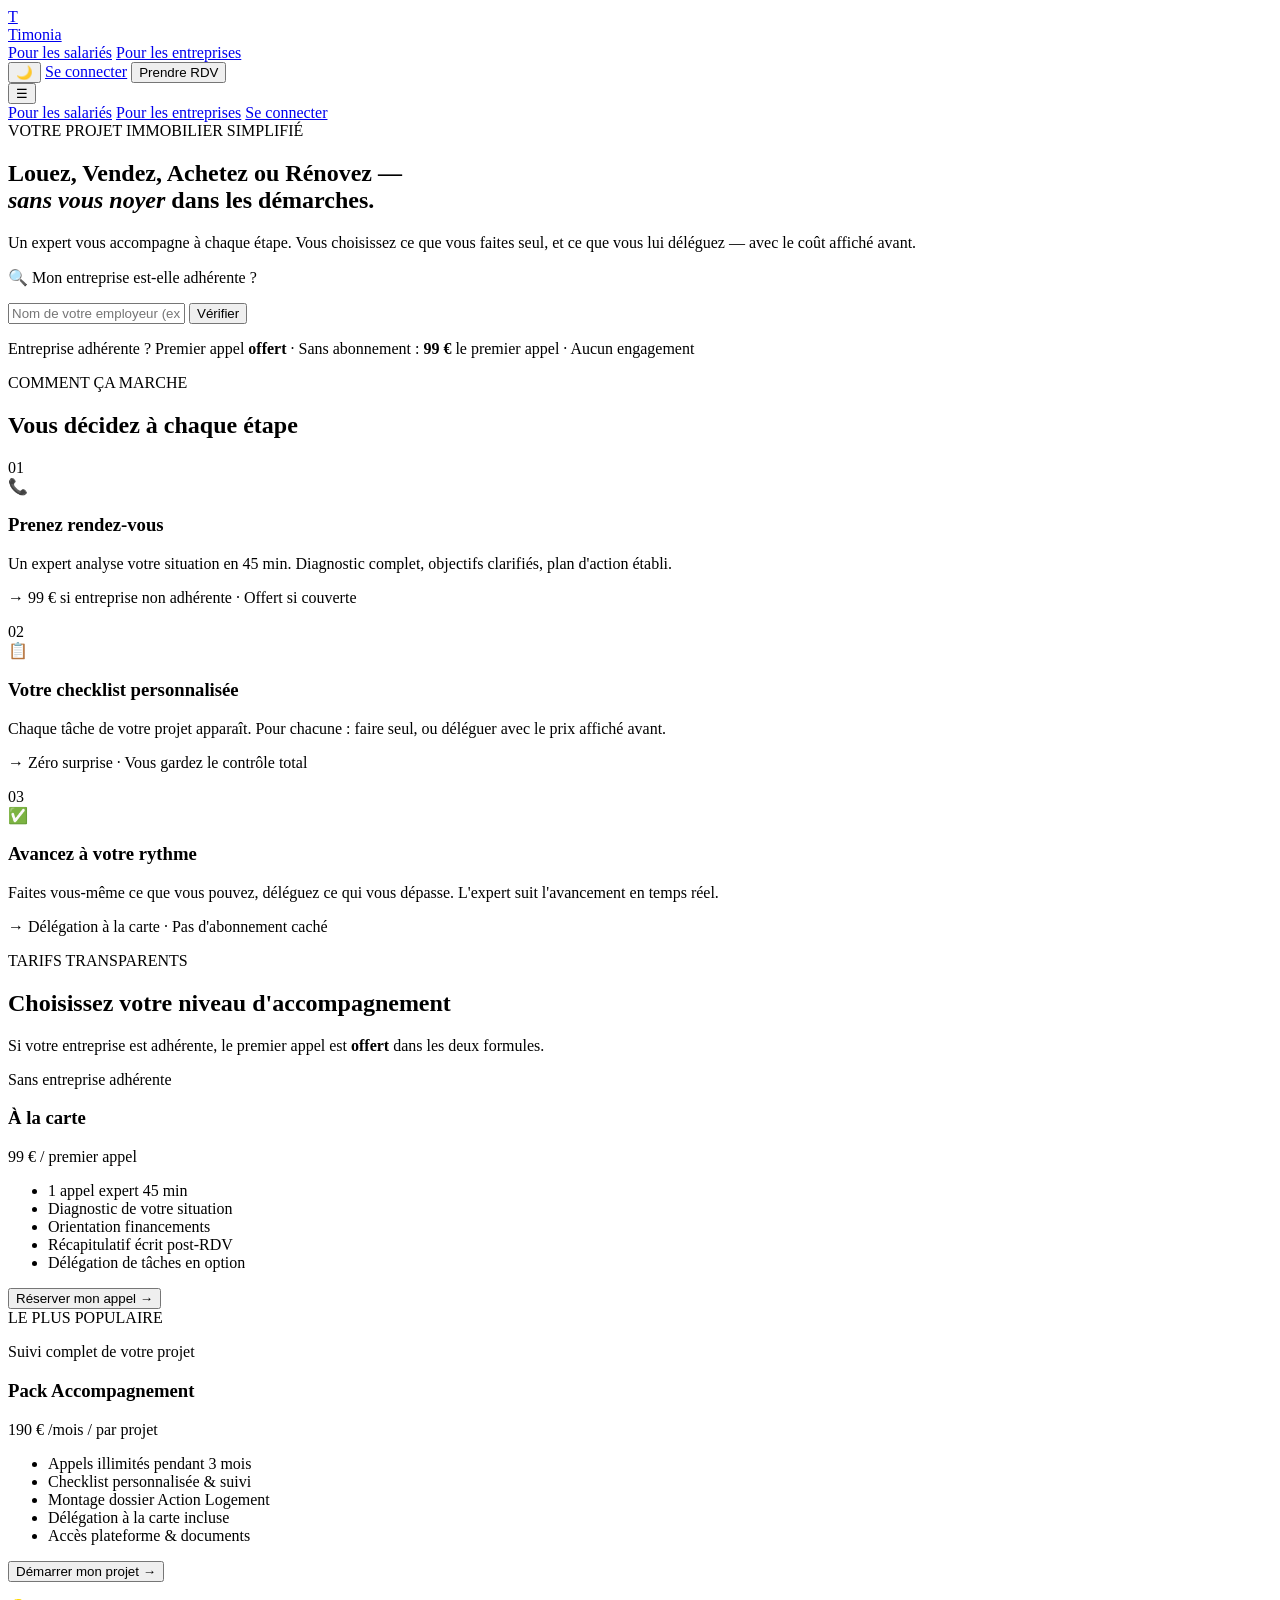
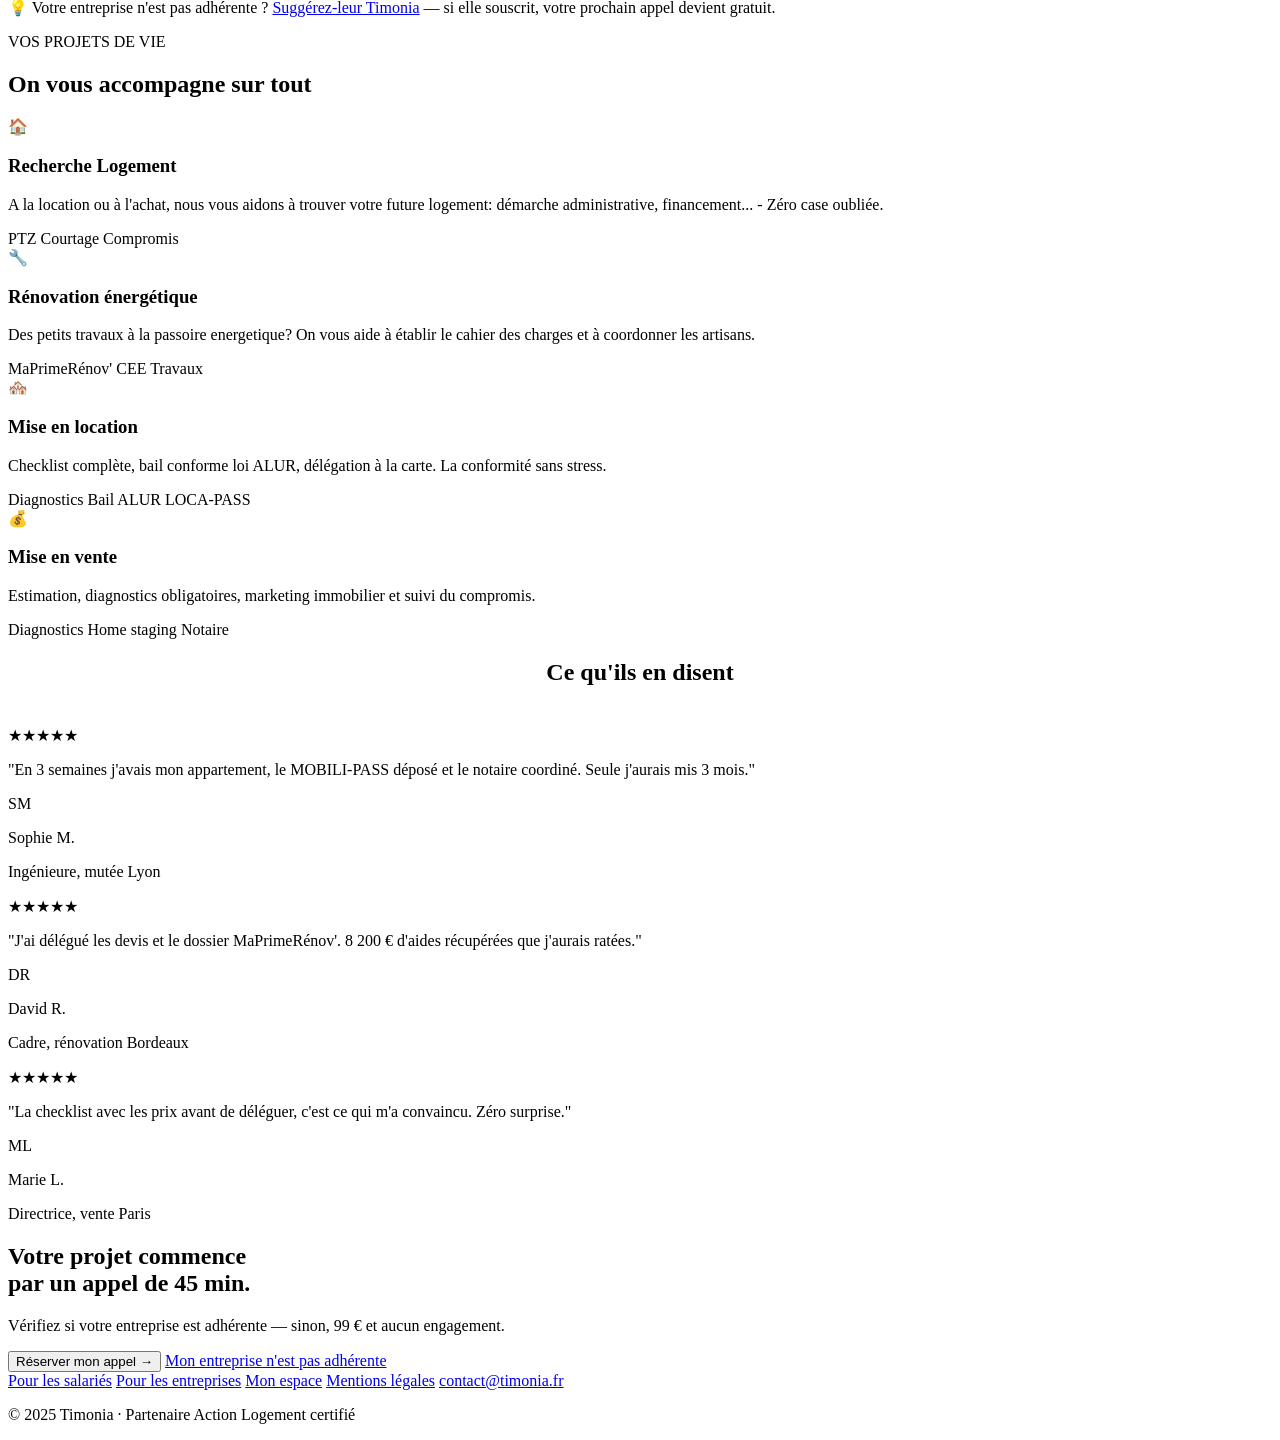
==== index.html @ 950c9db9 "Create index.html for Timonia project Add initial HTML structure for the Timonia project, including " ====
<!DOCTYPE html>
<html lang="fr">
<head>
  <meta charset="UTF-8" />
  <meta name="viewport" content="width=device-width, initial-scale=1.0" />
  <title>Timonia — Votre projet immobilier simplifié</title>
  <link rel="stylesheet" href="css/base.css" />
  <link rel="stylesheet" href="css/salarie.css" />
  <link rel="preconnect" href="https://fonts.googleapis.com" />
  <link href="https://fonts.googleapis.com/css2?family=Lora:ital,wght@0,400;0,600;1,400&family=Plus+Jakarta+Sans:wght@400;500;600;700;800&display=swap" rel="stylesheet" />
</head>
<body class="light">

  <!-- NAV -->
  <nav class="navbar" id="navbar">
    <div class="nav-inner">
      <a href="index.html" class="logo">
        <div class="logo-mark">T</div>
        <span class="logo-text">Timonia</span>
      </a>
      <div class="nav-links">
        <a href="index.html" class="nav-link active">Pour les salariés</a>
        <a href="entreprise.html" class="nav-link">Pour les entreprises</a>
      </div>
      <div class="nav-right">
        <button class="btn-theme" id="themeToggle" aria-label="Changer le thème">🌙</button>
        <a href="login.html" class="btn btn-outline btn-sm">Se connecter</a>
        <button class="btn btn-primary btn-sm" id="openRdvModal">Prendre RDV</button>
      </div>
      <button class="nav-burger" id="navBurger" aria-label="Menu">☰</button>
    </div>
    <div class="nav-mobile" id="navMobile">
      <a href="index.html" class="nav-mobile-link">Pour les salariés</a>
      <a href="entreprise.html" class="nav-mobile-link">Pour les entreprises</a>
      <a href="login.html" class="nav-mobile-link">Se connecter</a>
    </div>
  </nav>

  <!-- HERO -->
  <section class="hero">
    <div class="hero-glow"></div>
    <div class="container">
      <div class="hero-badge">
        <span class="badge-dot"></span>
        VOTRE PROJET IMMOBILIER SIMPLIFIÉ
      </div>
      <h1 class="hero-title">
        Louez, Vendez, Achetez ou Rénovez —<br />
        <em class="text-accent">sans vous noyer</em> dans les démarches.
      </h1>
      <p class="hero-sub">
        Un expert vous accompagne à chaque étape. Vous choisissez ce que vous faites seul,
        et ce que vous lui déléguez — avec le coût affiché avant.
      </p>

      <!-- Coverage Checker -->
      <div class="coverage-box card">
        <p class="coverage-label">🔍 Mon entreprise est-elle adhérente ?</p>
        <div class="coverage-row">
          <input
            type="text"
            id="coverageInput"
            class="coverage-input"
            placeholder="Nom de votre employeur (ex: Veolia, EDF…)"
          />
          <button class="btn btn-primary" id="checkCoverage">Vérifier</button>
        </div>
        <div id="coverageResult" class="coverage-result" hidden></div>
        <p class="coverage-note">
          Entreprise adhérente ? Premier appel <strong class="text-green">offert</strong> ·
          Sans abonnement : <strong> 99 €</strong> le premier appel · Aucun engagement
        </p>
      </div>
    </div>
  </section>

  <!-- COMMENT ÇA MARCHE -->
  <section class="section">
    <div class="container">
      <div class="section-header">
        <p class="section-label text-accent">COMMENT ÇA MARCHE</p>
        <h2 class="section-title">Vous décidez à chaque étape</h2>
      </div>
      <div class="grid-3">
        <div class="card card-step">
          <span class="step-num text-accent">01</span>
          <div class="step-icon">📞</div>
          <h3>Prenez rendez-vous</h3>
          <p>Un expert analyse votre situation en 45 min. Diagnostic complet, objectifs clarifiés, plan d'action établi.</p>
          <p class="step-note text-accent">→ 99 € si entreprise non adhérente · Offert si couverte</p>
        </div>
        <div class="card card-step">
          <span class="step-num text-teal">02</span>
          <div class="step-icon">📋</div>
          <h3>Votre checklist personnalisée</h3>
          <p>Chaque tâche de votre projet apparaît. Pour chacune : faire seul, ou déléguer avec le prix affiché avant.</p>
          <p class="step-note text-teal">→ Zéro surprise · Vous gardez le contrôle total</p>
        </div>
        <div class="card card-step">
          <span class="step-num text-gold">03</span>
          <div class="step-icon">✅</div>
          <h3>Avancez à votre rythme</h3>
          <p>Faites vous-même ce que vous pouvez, déléguez ce qui vous dépasse. L'expert suit l'avancement en temps réel.</p>
          <p class="step-note text-gold">→ Délégation à la carte · Pas d'abonnement caché</p>
        </div>
      </div>
    </div>
  </section>

  <!-- TARIFS SALARIÉ -->
  <section class="section section-tinted">
    <div class="container">
      <div class="section-header">
        <p class="section-label text-accent">TARIFS TRANSPARENTS</p>
        <h2 class="section-title">Choisissez votre niveau d'accompagnement</h2>
        <p class="section-sub">Si votre entreprise est adhérente, le premier appel est <strong class="text-green">offert</strong> dans les deux formules.</p>
      </div>
      <div class="pricing-grid">
        <div class="plan card">
          <p class="plan-sub">Sans entreprise adhérente</p>
          <h3 class="plan-name">À la carte</h3>
          <div class="plan-price">
            <span class="price-amount text-accent">99 €</span>
            <span class="price-period">/ premier appel</span>
          </div>
          <ul class="plan-features">
            <li>1 appel expert 45 min</li>
            <li>Diagnostic de votre situation</li>
            <li>Orientation financements</li>
            <li>Récapitulatif écrit post-RDV</li>
            <li>Délégation de tâches en option</li>
          </ul>
          <button class="btn btn-primary w-full" onclick="openModal('rdv')">Réserver mon appel →</button>
        </div>
        <div class="plan plan-featured card">
          <div class="plan-badge">LE PLUS POPULAIRE</div>
          <p class="plan-sub">Suivi complet de votre projet</p>
          <h3 class="plan-name">Pack Accompagnement</h3>
          <div class="plan-price">
            <span class="price-amount text-teal">190 € /mois </span>
            <span class="price-period">/ par projet</span>
          </div>
          <ul class="plan-features">
            <li>Appels illimités pendant 3 mois</li>
            <li>Checklist personnalisée & suivi</li>
            <li>Montage dossier Action Logement</li>
            <li>Délégation à la carte incluse</li>
            <li>Accès plateforme & documents</li>
          </ul>
          <button class="btn btn-teal w-full" onclick="openModal('pack')">Démarrer mon projet →</button>
        </div>
      </div>
      <p class="pricing-note">
        💡 Votre entreprise n'est pas adhérente ?
        <a href="entreprise.html" class="link-accent">Suggérez-leur Timonia</a>
        — si elle souscrit, votre prochain appel devient gratuit.
      </p>
    </div>
  </section>

  <!-- CAS D'USAGE -->
  <section class="section">
    <div class="container">
      <div class="section-header">
        <p class="section-label text-accent">VOS PROJETS DE VIE</p>
        <h2 class="section-title">On vous accompagne sur tout</h2>
      </div>
      <div class="grid-4">
        <div class="card card-usecase" onclick="window.location='dashboard.html#achat'">
          <div class="usecase-icon accent-bg">🏠</div>
          <h3>Recherche Logement </h3>
          <p> A la location ou à l'achat, nous vous aidons à trouver votre future logement: démarche administrative, financement... - Zéro case oubliée.</p>
          <div class="tags">
            <span class="tag tag-accent">PTZ</span>
            <span class="tag tag-accent">Courtage</span>
            <span class="tag tag-accent">Compromis</span>
          </div>
        </div>
        <div class="card card-usecase" onclick="window.location='dashboard.html#renovation'">
          <div class="usecase-icon teal-bg">🔧</div>
          <h3> Rénovation énergétique </h3>
          <p> Des petits travaux à la passoire energetique? On vous aide à établir le cahier des charges et à coordonner les artisans.</p>
          <div class="tags">
            <span class="tag tag-teal">MaPrimeRénov'</span>
            <span class="tag tag-teal">CEE</span>
            <span class="tag tag-teal">Travaux</span>
          </div>
        </div>
        <div class="card card-usecase" onclick="window.location='dashboard.html#location'">
          <div class="usecase-icon gold-bg">🏘️</div>
          <h3>Mise en location</h3>
          <p>Checklist complète, bail conforme loi ALUR, délégation à la carte. La conformité sans stress.</p>
          <div class="tags">
            <span class="tag tag-gold">Diagnostics</span>
            <span class="tag tag-gold">Bail ALUR</span>
            <span class="tag tag-gold">LOCA-PASS</span>
          </div>
        </div>
        <div class="card card-usecase" onclick="window.location='dashboard.html#vente'">
          <div class="usecase-icon purple-bg">💰</div>
          <h3>Mise en vente</h3>
          <p>Estimation, diagnostics obligatoires, marketing immobilier et suivi du compromis.</p>
          <div class="tags">
            <span class="tag tag-purple">Diagnostics</span>
            <span class="tag tag-purple">Home staging</span>
            <span class="tag tag-purple">Notaire</span>
          </div>
        </div>
      </div>
    </div>
  </section>

  <!-- TÉMOIGNAGES -->
  <section class="section section-tinted">
    <div class="container">
      <h2 class="section-title" style="text-align:center;margin-bottom:2.5rem;">Ce qu'ils en disent</h2>
      <div class="grid-3">
        <div class="card card-testimonial">
          <div class="stars">★★★★★</div>
          <p class="testimonial-text">"En 3 semaines j'avais mon appartement, le MOBILI-PASS déposé et le notaire coordiné. Seule j'aurais mis 3 mois."</p>
          <div class="testimonial-author">
            <div class="author-avatar">SM</div>
            <div>
              <p class="author-name">Sophie M.</p>
              <p class="author-role">Ingénieure, mutée Lyon</p>
            </div>
          </div>
        </div>
        <div class="card card-testimonial">
          <div class="stars">★★★★★</div>
          <p class="testimonial-text">"J'ai délégué les devis et le dossier MaPrimeRénov'. 8 200 € d'aides récupérées que j'aurais ratées."</p>
          <div class="testimonial-author">
            <div class="author-avatar">DR</div>
            <div>
              <p class="author-name">David R.</p>
              <p class="author-role">Cadre, rénovation Bordeaux</p>
            </div>
          </div>
        </div>
        <div class="card card-testimonial">
          <div class="stars">★★★★★</div>
          <p class="testimonial-text">"La checklist avec les prix avant de déléguer, c'est ce qui m'a convaincu. Zéro surprise."</p>
          <div class="testimonial-author">
            <div class="author-avatar">ML</div>
            <div>
              <p class="author-name">Marie L.</p>
              <p class="author-role">Directrice, vente Paris</p>
            </div>
          </div>
        </div>
      </div>
    </div>
  </section>

  <!-- CTA FINAL -->
  <section class="section cta-section">
    <div class="container text-center">
      <h2 class="cta-title">Votre projet commence<br /><span class="gradient-text">par un appel de 45 min.</span></h2>
      <p class="cta-sub">Vérifiez si votre entreprise est adhérente — sinon, 99 € et aucun engagement.</p>
      <div class="cta-btns">
        <button class="btn btn-primary btn-lg" onclick="openModal('rdv')">Réserver mon appel →</button>
        <a href="entreprise.html" class="btn btn-outline btn-lg">Mon entreprise n'est pas adhérente</a>
      </div>
    </div>
  </section>

  <!-- FOOTER -->
  <footer class="footer">
    <div class="container">
      <div class="footer-links">
        <a href="index.html">Pour les salariés</a>
        <a href="entreprise.html">Pour les entreprises</a>
        <a href="dashboard.html">Mon espace</a>
        <a href="#">Mentions légales</a>
        <a href="mailto:contact@timonia.fr">contact@timonia.fr</a>
      </div>
      <p class="footer-copy">© 2025 Timonia · Partenaire Action Logement certifié</p>
    </div>
  </footer>

  <!-- MODAL RDV -->
  <div class="modal-bg" id="modalRdv" hidden>
    <div class="modal-box">
      <div class="modal-header">
        <div>
          <h2 class="modal-title">Réserver mon appel expert</h2>
          <p class="modal-sub"> 99 € si votre entreprise n'est pas adhérente</p>
        </div>
        <button class="modal-close" onclick="closeModal('rdv')">✕</button>
      </div>
      <div class="modal-notice">
        💡 Entreprise adhérente ? Cet appel est <strong>offert</strong>. On vérifiera avec vous.
      </div>
      <form id="formRdv" class="modal-form">
        <div class="form-row">
          <div class="form-group">
            <label>Prénom & Nom</label>
            <input type="text" placeholder="Thomas Mercier" required />
          </div>
          <div class="form-group">
            <label>Email</label>
            <input type="email" placeholder="t.mercier@email.com" required />
          </div>
        </div>
        <div class="form-group">
          <label>Votre employeur (optionnel)</label>
          <input type="text" placeholder="Veolia, EDF, SNCF…" />
        </div>
        <div class="form-group">
          <label>Votre projet</label>
          <select>
            <option value="">Sélectionner…</option>
            <option>Mobilité professionnelle</option>
            <option>Achat immobilier</option>
            <option>Rénovation énergétique</option>
            <option>Location / Gestion locative</option>
            <option>Mise en vente</option>
          </select>
        </div>
        <div class="form-group">
          <label>Contexte rapide</label>
          <textarea rows="2" placeholder="Ex: Muté à Lyon en septembre, budget 420k€…"></textarea>
        </div>
        <button type="submit" class="btn btn-primary w-full">Confirmer mon RDV → 99 €</button>
        <p class="form-note">Si votre entreprise est adhérente, le paiement ne sera pas prélevé.</p>
      </form>
      <div class="form-success" id="successRdv" hidden>
        <div class="success-icon">✅</div>
        <h3>C'est confirmé !</h3>
        <p>Un expert Timonia vous rappelle sous 24h pour fixer le créneau.</p>
      </div>
    </div>
  </div>

  <!-- MODAL PACK -->
  <div class="modal-bg" id="modalPack" hidden>
    <div class="modal-box">
      <div class="modal-header">
        <div>
          <h2 class="modal-title">Pack Accompagnement</h2>
          <p class="modal-sub"> 190€/ mois · Suivi complet 3 mois</p>
        </div>
        <button class="modal-close" onclick="closeModal('pack')">✕</button>
      </div>
      <div class="modal-notice">
        💡 Entreprise adhérente ? Cet appel est <strong>offert</strong>. On vérifiera avec vous.
      </div>
      <form id="formPack" class="modal-form">
        <div class="form-row">
          <div class="form-group">
            <label>Prénom & Nom</label>
            <input type="text" placeholder="Thomas Mercier" required />
          </div>
          <div class="form-group">
            <label>Email</label>
            <input type="email" placeholder="t.mercier@email.com" required />
          </div>
        </div>
        <div class="form-group">
          <label>Votre employeur (optionnel)</label>
          <input type="text" placeholder="Veolia, EDF, SNCF…" />
        </div>
        <div class="form-group">
          <label>Votre projet</label>
          <select>
            <option value="">Sélectionner…</option>
            <option>Mobilité professionnelle</option>
            <option>Achat immobilier</option>
            <option>Rénovation énergétique</option>
            <option>Location / Gestion locative</option>
            <option>Mise en vente</option>
          </select>
        </div>
        <div class="form-group">
          <label>Contexte rapide</label>
          <textarea rows="2" placeholder="Ex: Muté à Lyon en septembre, budget 420k€…"></textarea>
        </div>
        <button type="submit" class="btn btn-teal w-full">Démarrer mon accompagnement →</button>
        <p class="form-note">Si votre entreprise est adhérente, le paiement ne sera pas prélevé.</p>
      </form>
      <div class="form-success" id="successPack" hidden>
        <div class="success-icon">✅</div>
        <h3>C'est confirmé !</h3>
        <p>Un expert Timonia vous rappelle sous 24h pour fixer le créneau.</p>
      </div>
    </div>
  </div>

  <script src="js/theme.js"></script>
  <script src="js/salarie.js"></script>
</body>
</html>
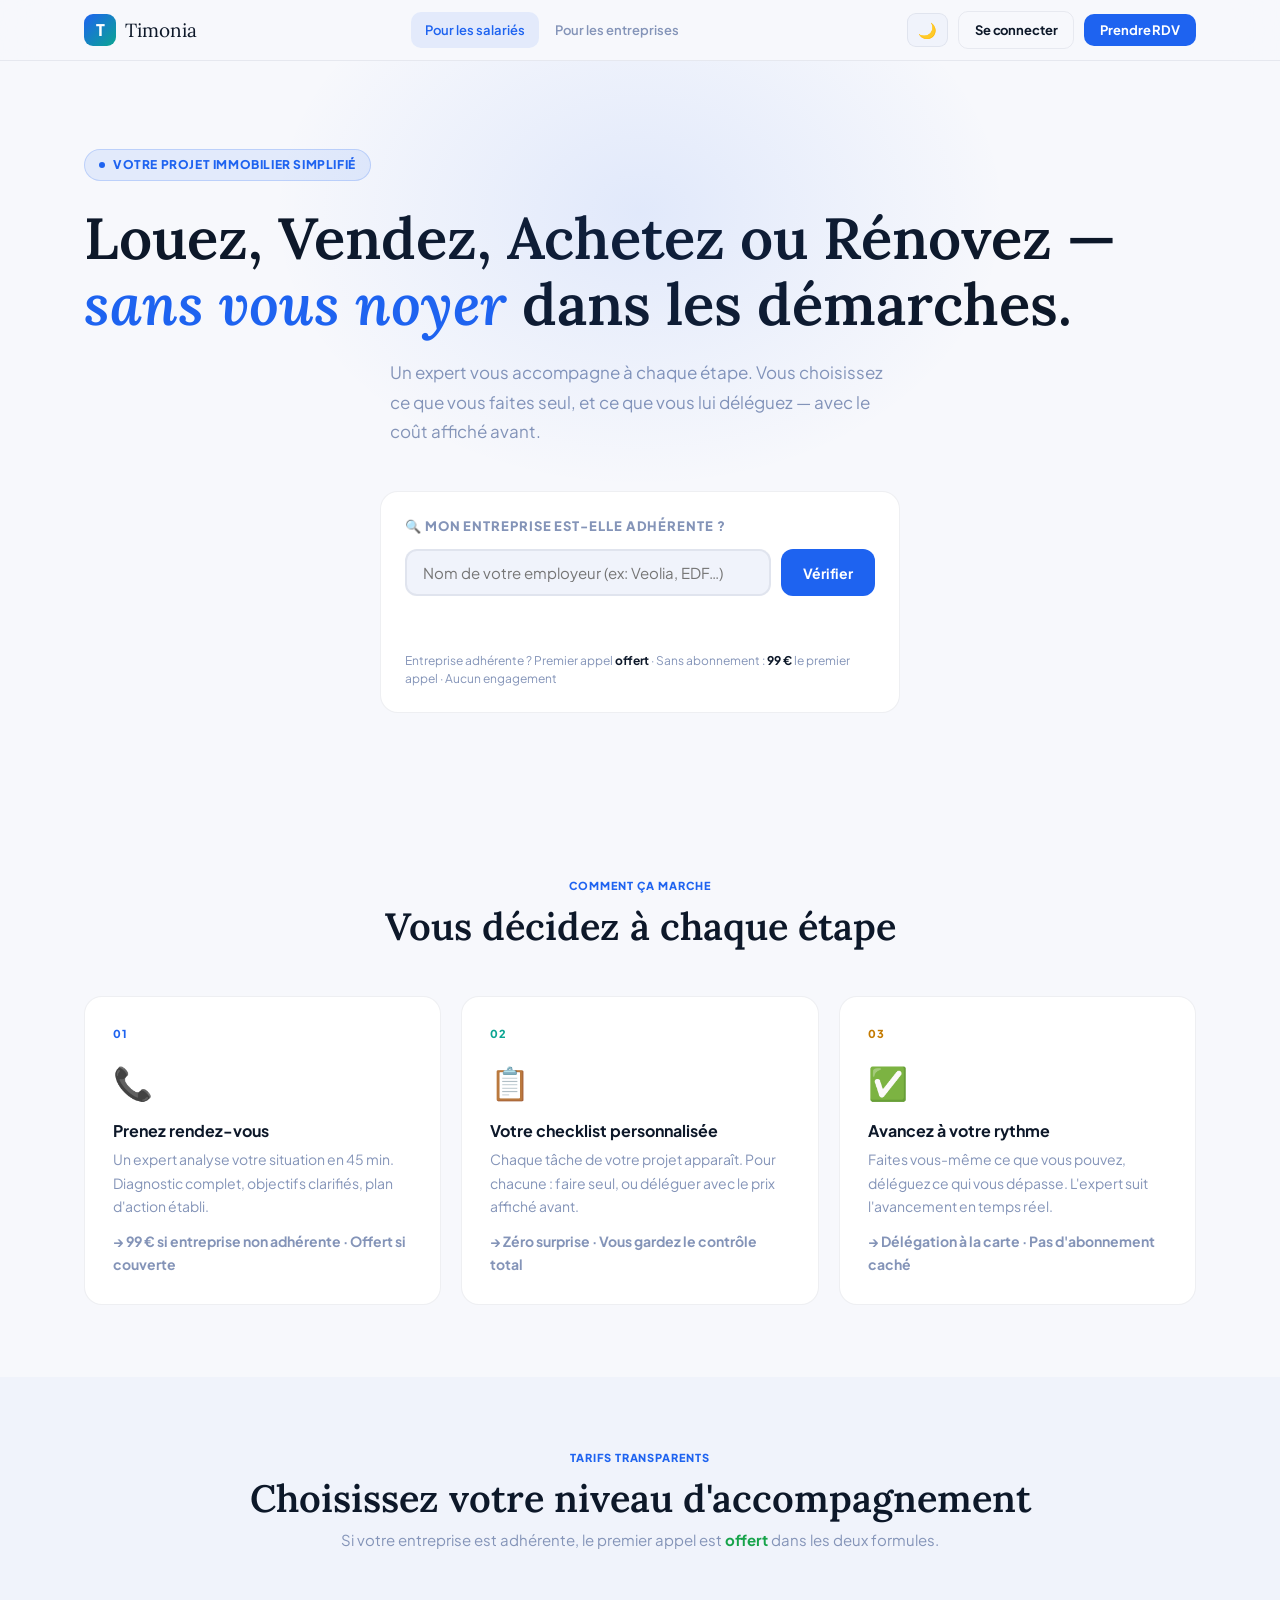
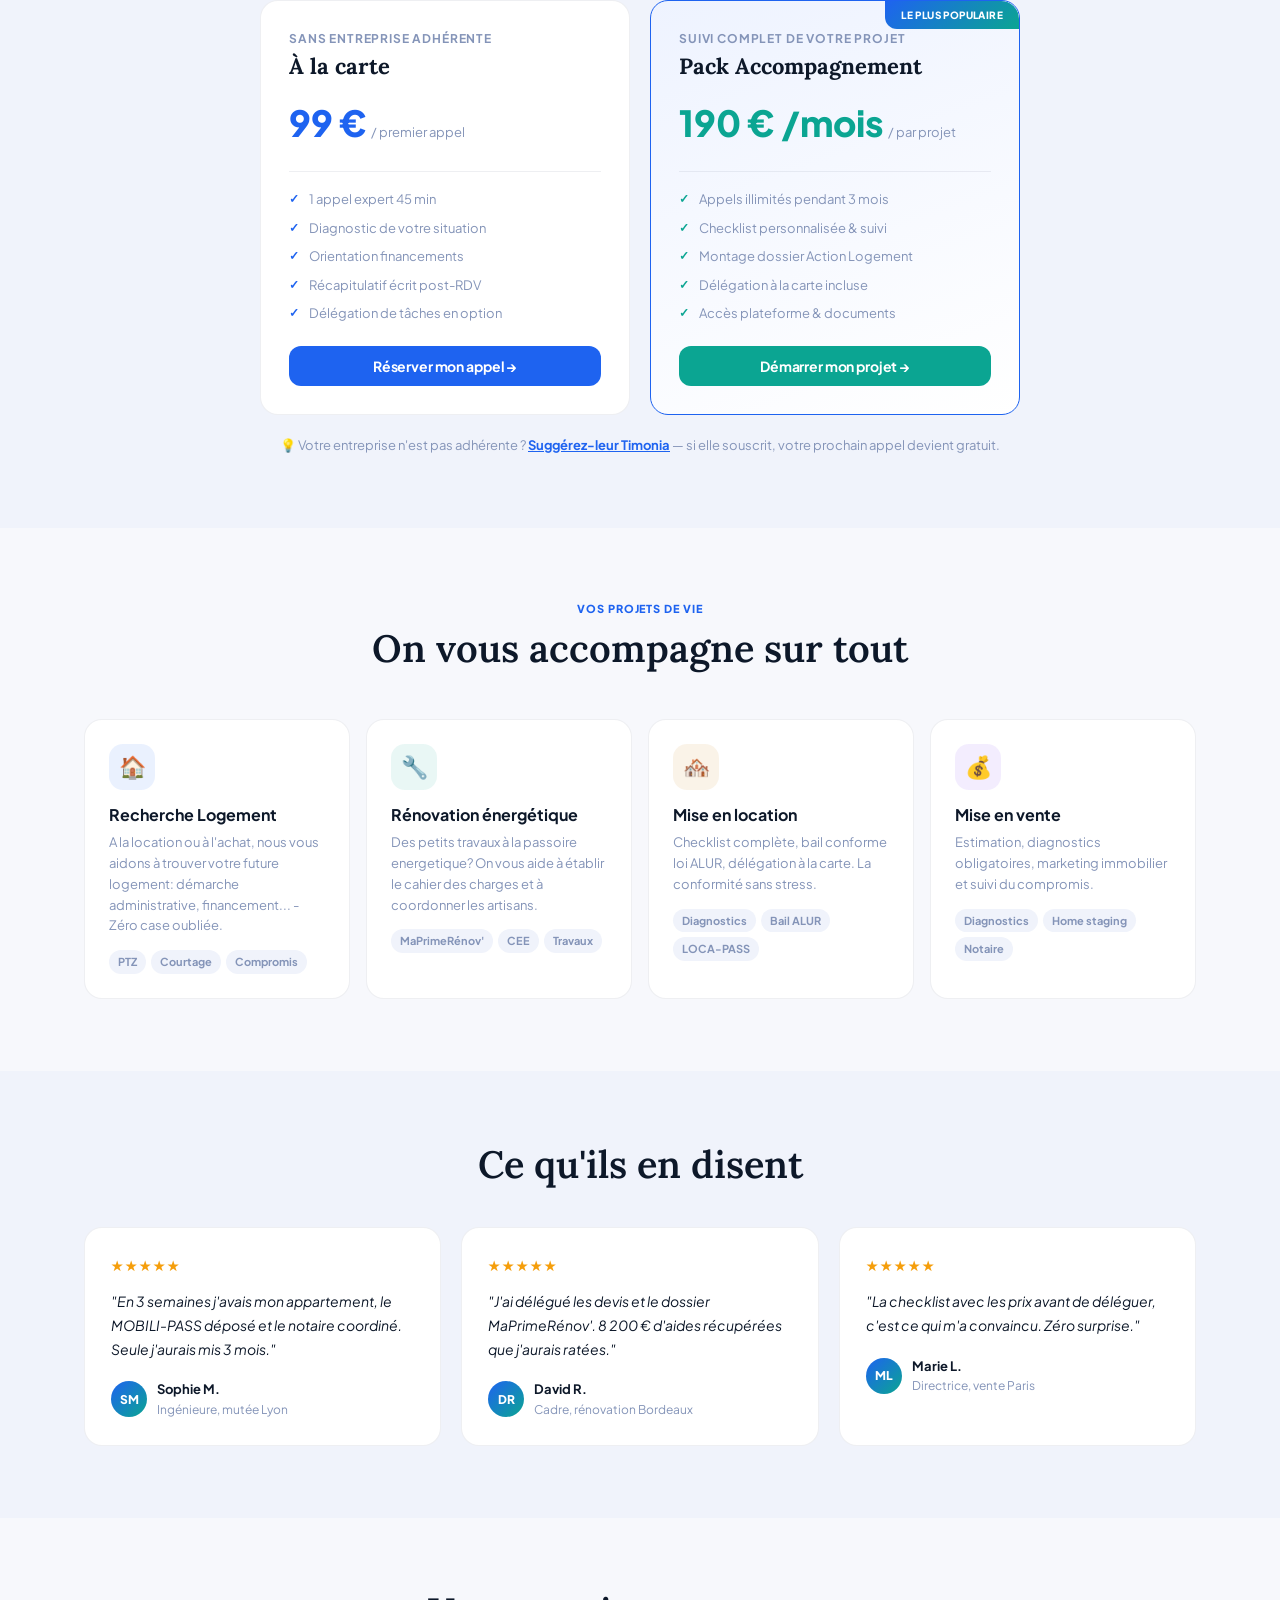
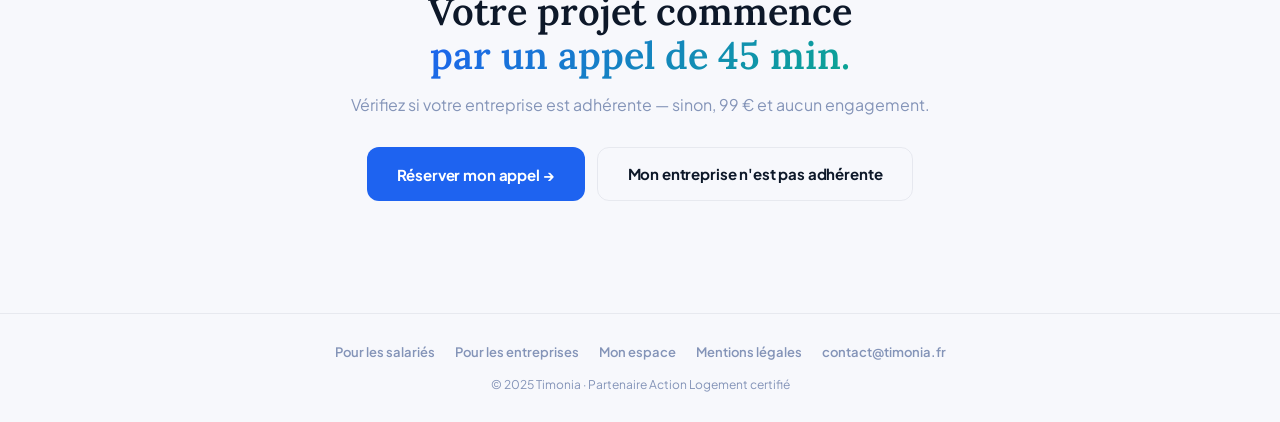
==== commit 8ad8c991: "Fix formatting issues in index.html" ====
--- a/index.html
+++ b/index.html
@@ -1,4 +1,3 @@
-
 <!DOCTYPE html>
 <html lang="fr">
 <head>
--- a/css/base.css
+++ b/css/base.css
@@ -0,0 +1,472 @@
+/* ─── VARIABLES ──────────────────────────────────────────────────────────── */
+:root {
+  --accent:   #1e63f0;
+  --accent-l: rgba(30,99,240,0.09);
+  --teal:     #0ba592;
+  --teal-l:   rgba(11,165,146,0.09);
+  --gold:     #c47a00;
+  --gold-l:   rgba(196,122,0,0.09);
+  --green:    #16a34a;
+  --green-l:  rgba(22,163,74,0.09);
+  --purple:   #7c3aed;
+  --purple-l: rgba(124,58,237,0.09);
+  --red:      #e02424;
+
+  /* Light theme */
+  --bg:      #f7f8fc;
+  --surf:    #ffffff;
+  --surf2:   #f0f3fb;
+  --surf3:   #e6eaf7;
+  --border:  rgba(15,30,80,0.07);
+  --text:    #0d1829;
+  --muted:   #8494b8;
+  --shadow:  rgba(0,0,0,0.07);
+}
+
+body.dark {
+  --bg:      #08111e;
+  --surf:    #101826;
+  --surf2:   #19243a;
+  --surf3:   #212d45;
+  --border:  rgba(255,255,255,0.06);
+  --text:    #dde4f8;
+  --muted:   #4e6080;
+  --shadow:  rgba(0,0,0,0.3);
+}
+
+/* ─── RESET ──────────────────────────────────────────────────────────────── */
+*, *::before, *::after { box-sizing: border-box; margin: 0; padding: 0; }
+html { scroll-behavior: smooth; }
+body {
+  font-family: 'Plus Jakarta Sans', sans-serif;
+  background: var(--bg);
+  color: var(--text);
+  transition: background 0.35s, color 0.35s;
+  line-height: 1.6;
+}
+a { text-decoration: none; color: inherit; }
+button { font-family: inherit; cursor: pointer; }
+img { max-width: 100%; }
+::-webkit-scrollbar { width: 5px; }
+::-webkit-scrollbar-thumb { background: var(--surf3); border-radius: 3px; }
+
+/* ─── TYPOGRAPHY ─────────────────────────────────────────────────────────── */
+.lora { font-family: 'Lora', serif; }
+h1, h2, h3 { font-family: 'Lora', serif; line-height: 1.15; }
+h1 { font-size: clamp(32px, 5vw, 58px); font-weight: 600; }
+h2 { font-size: clamp(24px, 3.5vw, 38px); font-weight: 600; }
+h3 { font-size: 16px; font-weight: 700; font-family: 'Plus Jakarta Sans', sans-serif; }
+
+.text-accent  { color: var(--accent); }
+.text-teal    { color: var(--teal); }
+.text-gold    { color: var(--gold); }
+.text-green   { color: var(--green); }
+.text-purple  { color: var(--purple); }
+.text-muted   { color: var(--muted); }
+.text-center  { text-align: center; }
+
+.gradient-text {
+  background: linear-gradient(135deg, var(--accent) 0%, var(--teal) 100%);
+  -webkit-background-clip: text;
+  -webkit-text-fill-color: transparent;
+  background-clip: text;
+}
+
+/* ─── LAYOUT ─────────────────────────────────────────────────────────────── */
+.container {
+  max-width: 1160px;
+  margin: 0 auto;
+  padding: 0 24px;
+}
+.section { padding: 72px 0; }
+.section-tinted { background: var(--surf2); }
+
+/* ─── CARD ───────────────────────────────────────────────────────────────── */
+.card {
+  background: var(--surf);
+  border: 1px solid var(--border);
+  border-radius: 18px;
+  transition: box-shadow 0.22s, transform 0.22s;
+}
+.card-lift:hover {
+  transform: translateY(-3px);
+  box-shadow: 0 14px 40px var(--shadow);
+}
+
+/* ─── BUTTONS ────────────────────────────────────────────────────────────── */
+.btn {
+  display: inline-flex;
+  align-items: center;
+  justify-content: center;
+  gap: 6px;
+  border: none;
+  border-radius: 12px;
+  font-weight: 700;
+  font-size: 14px;
+  padding: 11px 22px;
+  cursor: pointer;
+  transition: all 0.18s;
+  letter-spacing: -0.01em;
+  white-space: nowrap;
+}
+.btn-sm  { padding: 8px 16px; font-size: 13px; border-radius: 10px; }
+.btn-lg  { padding: 14px 30px; font-size: 15px; }
+.w-full  { width: 100%; justify-content: center; }
+
+.btn-primary {
+  background: var(--accent);
+  color: #fff;
+}
+.btn-primary:hover {
+  filter: brightness(1.1);
+  transform: translateY(-1px);
+  box-shadow: 0 8px 24px rgba(30,99,240,0.4);
+}
+
+.btn-teal {
+  background: var(--teal);
+  color: #fff;
+}
+.btn-teal:hover {
+  filter: brightness(1.08);
+  transform: translateY(-1px);
+  box-shadow: 0 8px 24px rgba(11,165,146,0.4);
+}
+
+.btn-outline {
+  background: transparent;
+  color: var(--text);
+  border: 1.5px solid var(--border);
+}
+.btn-outline:hover {
+  background: var(--surf2);
+  border-color: var(--muted);
+}
+
+.btn-ghost {
+  background: transparent;
+  color: var(--muted);
+  border: none;
+  font-size: 13px;
+  font-weight: 600;
+  padding: 6px 10px;
+  border-radius: 8px;
+}
+.btn-ghost:hover { background: var(--surf2); color: var(--text); }
+
+/* ─── NAVBAR ─────────────────────────────────────────────────────────────── */
+.navbar {
+  position: sticky;
+  top: 0;
+  z-index: 100;
+  background: rgba(var(--bg-rgb, 247,248,252), 0.88);
+  backdrop-filter: blur(22px);
+  border-bottom: 1px solid var(--border);
+  transition: background 0.35s;
+}
+body.dark .navbar { background: rgba(8,17,30,0.9); }
+body.light .navbar { background: rgba(247,248,252,0.9); }
+
+.nav-inner {
+  max-width: 1160px;
+  margin: 0 auto;
+  padding: 0 24px;
+  height: 60px;
+  display: flex;
+  align-items: center;
+  gap: 16px;
+}
+
+.logo {
+  display: flex;
+  align-items: center;
+  gap: 9px;
+  flex-shrink: 0;
+}
+.logo-mark {
+  width: 32px;
+  height: 32px;
+  border-radius: 9px;
+  background: linear-gradient(135deg, var(--accent), var(--teal));
+  display: flex;
+  align-items: center;
+  justify-content: center;
+  color: #fff;
+  font-size: 16px;
+  font-weight: 800;
+  overflow: hidden;
+}
+.logo-mark img { width: 100%; height: 100%; object-fit: cover; }
+.logo-text {
+  font-family: 'Lora', serif;
+  font-size: 19px;
+  color: var(--text);
+}
+
+.nav-links {
+  display: flex;
+  align-items: center;
+  gap: 2px;
+  flex: 1;
+  justify-content: center;
+}
+.nav-link {
+  background: transparent;
+  border: none;
+  padding: 8px 14px;
+  border-radius: 10px;
+  font-weight: 600;
+  font-size: 13px;
+  color: var(--muted);
+  cursor: pointer;
+  transition: all 0.18s;
+  text-decoration: none;
+  white-space: nowrap;
+}
+.nav-link:hover, .nav-link.active { color: var(--accent); background: var(--accent-l); }
+
+.nav-right { display: flex; align-items: center; gap: 10px; flex-shrink: 0; }
+
+.btn-theme {
+  background: var(--surf2);
+  border: 1px solid var(--border);
+  border-radius: 9px;
+  padding: 6px 10px;
+  font-size: 15px;
+  cursor: pointer;
+  transition: all 0.2s;
+}
+.btn-theme:hover { background: var(--surf3); }
+
+.nav-burger { display: none; background: none; border: none; font-size: 22px; color: var(--text); cursor: pointer; }
+
+.nav-mobile {
+  display: none;
+  flex-direction: column;
+  border-top: 1px solid var(--border);
+  padding: 8px 16px 12px;
+}
+.nav-mobile.open { display: flex; }
+.nav-mobile-link {
+  padding: 10px 8px;
+  font-weight: 600;
+  font-size: 14px;
+  color: var(--text);
+  border-bottom: 1px solid var(--border);
+  text-decoration: none;
+}
+.nav-mobile-link:last-child { border: none; }
+
+@media (max-width: 768px) {
+  .nav-links, .nav-right { display: none; }
+  .nav-burger { display: block; margin-left: auto; }
+}
+
+/* ─── SECTION HEADER ─────────────────────────────────────────────────────── */
+.section-header { text-align: center; margin-bottom: 48px; }
+.section-label {
+  font-size: 11px;
+  font-weight: 800;
+  text-transform: uppercase;
+  letter-spacing: 0.09em;
+  margin-bottom: 10px;
+}
+.section-title { color: var(--text); margin-bottom: 8px; }
+.section-sub { color: var(--muted); font-size: 15px; }
+
+/* ─── GRIDS ──────────────────────────────────────────────────────────────── */
+.grid-2 { display: grid; grid-template-columns: 1fr 1fr; gap: 20px; }
+.grid-3 { display: grid; grid-template-columns: repeat(3, 1fr); gap: 20px; }
+.grid-4 { display: grid; grid-template-columns: repeat(4, 1fr); gap: 16px; }
+
+@media (max-width: 1024px) { .grid-4 { grid-template-columns: repeat(2, 1fr); } }
+@media (max-width: 768px)  { .grid-3, .grid-2 { grid-template-columns: 1fr; } }
+@media (max-width: 640px)  { .grid-4 { grid-template-columns: 1fr; } }
+
+/* ─── BADGES & TAGS ──────────────────────────────────────────────────────── */
+.badge {
+  display: inline-flex;
+  align-items: center;
+  padding: 3px 10px;
+  border-radius: 100px;
+  font-size: 11px;
+  font-weight: 800;
+  letter-spacing: 0.02em;
+}
+.badge-green { background: var(--green-l); color: var(--green); border: 1px solid rgba(22,163,74,0.2); }
+.badge-teal  { background: var(--teal-l);  color: var(--teal);  border: 1px solid rgba(11,165,146,0.2); }
+.badge-gold  { background: var(--gold-l);  color: var(--gold);  border: 1px solid rgba(196,122,0,0.2); }
+.badge-accent{ background: var(--accent-l);color: var(--accent);border: 1px solid rgba(30,99,240,0.2); }
+
+.tag {
+  display: inline-flex;
+  align-items: center;
+  padding: 3px 9px;
+  border-radius: 100px;
+  font-size: 11px;
+  font-weight: 700;
+}
+.tag-accent { background: var(--accent-l); color: var(--accent); }
+.tag-teal   { background: var(--teal-l);   color: var(--teal); }
+.tag-gold   { background: var(--gold-l);   color: var(--gold); }
+.tag-purple { background: var(--purple-l); color: var(--purple); }
+.tag { background: var(--surf2); color: var(--muted); }
+
+/* ─── ICON BACKGROUNDS ───────────────────────────────────────────────────── */
+.accent-bg { background: var(--accent-l); }
+.teal-bg   { background: var(--teal-l); }
+.gold-bg   { background: var(--gold-l); }
+.purple-bg { background: var(--purple-l); }
+
+/* ─── PROGRESS BAR ───────────────────────────────────────────────────────── */
+.progress-bar {
+  height: 6px;
+  background: var(--surf3);
+  border-radius: 100px;
+  overflow: hidden;
+}
+.progress-fill {
+  height: 100%;
+  background: linear-gradient(90deg, var(--accent), var(--teal));
+  border-radius: 100px;
+  transition: width 0.6s cubic-bezier(.22,1,.36,1);
+}
+
+/* ─── FORMS ──────────────────────────────────────────────────────────────── */
+input, textarea, select {
+  background: var(--surf2);
+  border: 1.5px solid var(--border);
+  border-radius: 11px;
+  padding: 11px 14px;
+  font-size: 14px;
+  color: var(--text);
+  width: 100%;
+  outline: none;
+  transition: border 0.2s;
+  font-family: inherit;
+}
+input:focus, textarea:focus, select:focus {
+  border-color: var(--accent);
+  box-shadow: 0 0 0 3px rgba(30,99,240,0.12);
+}
+select { appearance: none; cursor: pointer; }
+label {
+  display: block;
+  font-size: 11px;
+  font-weight: 800;
+  color: var(--muted);
+  margin-bottom: 5px;
+  text-transform: uppercase;
+  letter-spacing: 0.07em;
+}
+textarea { resize: vertical; }
+
+/* ─── MODAL ──────────────────────────────────────────────────────────────── */
+.modal-bg {
+  position: fixed;
+  inset: 0;
+  background: rgba(0,0,0,0.55);
+  backdrop-filter: blur(10px);
+  z-index: 300;
+  display: flex;
+  align-items: center;
+  justify-content: center;
+  animation: fadeIn 0.2s;
+}
+.modal-bg[hidden] { display: none; }
+
+.modal-box {
+  background: var(--surf);
+  border-radius: 22px;
+  padding: 32px;
+  width: 92%;
+  max-width: 500px;
+  border: 1px solid var(--border);
+  animation: modalUp 0.28s cubic-bezier(.22,1,.36,1);
+  max-height: 90vh;
+  overflow-y: auto;
+}
+
+.modal-header {
+  display: flex;
+  justify-content: space-between;
+  align-items: flex-start;
+  margin-bottom: 20px;
+  gap: 12px;
+}
+.modal-title { font-size: 20px; color: var(--text); margin-bottom: 4px; }
+.modal-sub   { font-size: 13px; color: var(--muted); }
+.modal-tag   { display: inline-block; padding: 3px 10px; border-radius: 7px; font-size: 11px; font-weight: 800; text-transform: uppercase; letter-spacing: 0.06em; margin-bottom: 8px; }
+
+.modal-close {
+  background: var(--surf2);
+  border: none;
+  border-radius: 8px;
+  padding: 6px 10px;
+  font-size: 16px;
+  color: var(--muted);
+  cursor: pointer;
+  flex-shrink: 0;
+  transition: all 0.15s;
+}
+.modal-close:hover { background: var(--surf3); color: var(--text); }
+
+.modal-notice {
+  background: var(--accent-l);
+  border: 1px solid rgba(30,99,240,0.2);
+  border-radius: 11px;
+  padding: 10px 14px;
+  font-size: 13px;
+  color: var(--accent);
+  font-weight: 600;
+  margin-bottom: 20px;
+}
+
+.modal-form { display: flex; flex-direction: column; gap: 16px; }
+.form-row { display: grid; grid-template-columns: 1fr 1fr; gap: 12px; }
+.form-group { display: flex; flex-direction: column; }
+.form-note { text-align: center; font-size: 11px; color: var(--muted); margin-top: -8px; }
+
+@media (max-width: 520px) { .form-row { grid-template-columns: 1fr; } }
+
+.form-success {
+  text-align: center;
+  padding: 20px 0;
+}
+.success-icon { font-size: 52px; margin-bottom: 12px; }
+.form-success h3 { font-size: 22px; color: var(--text); margin-bottom: 8px; }
+.form-success p  { color: var(--muted); font-size: 14px; }
+
+/* ─── FOOTER ─────────────────────────────────────────────────────────────── */
+.footer {
+  border-top: 1px solid var(--border);
+  padding: 28px 0;
+  margin-top: 40px;
+}
+.footer-links {
+  display: flex;
+  justify-content: center;
+  gap: 20px;
+  flex-wrap: wrap;
+  margin-bottom: 12px;
+}
+.footer-links a {
+  font-size: 13px;
+  color: var(--muted);
+  font-weight: 600;
+  transition: color 0.18s;
+}
+.footer-links a:hover { color: var(--text); }
+.footer-copy { text-align: center; font-size: 12px; color: var(--muted); }
+
+/* ─── ANIMATIONS ─────────────────────────────────────────────────────────── */
+@keyframes fadeIn  { from { opacity: 0; } to { opacity: 1; } }
+@keyframes modalUp { from { transform: translateY(36px); opacity: 0; } to { transform: translateY(0); opacity: 1; } }
+@keyframes slideIn { from { opacity: 0; transform: translateY(14px); } to { opacity: 1; transform: translateY(0); } }
+@keyframes pulse   { 0%,100%{box-shadow:0 0 0 0 rgba(30,99,240,0.4)} 50%{box-shadow:0 0 0 8px rgba(30,99,240,0)} }
+
+.anim-in { animation: slideIn 0.32s cubic-bezier(.22,1,.36,1); }
+
+/* ─── UTILS ──────────────────────────────────────────────────────────────── */
+.link-accent { color: var(--accent); font-weight: 700; text-decoration: underline; }
+.link-accent:hover { opacity: 0.8; }
--- a/css/salarie.css
+++ b/css/salarie.css
@@ -0,0 +1,268 @@
+/* ─── HERO SALARIÉ ───────────────────────────────────────────────────────── */
+.hero {
+  position: relative;
+  overflow: hidden;
+  background: var(--bg);
+  padding: 88px 0 72px;
+}
+.hero-glow {
+  position: absolute;
+  top: -20%;
+  left: 50%;
+  transform: translateX(-50%);
+  width: 800px;
+  height: 600px;
+  background: radial-gradient(ellipse, rgba(30,99,240,0.1) 0%, transparent 65%);
+  pointer-events: none;
+}
+.hero-badge {
+  display: inline-flex;
+  align-items: center;
+  gap: 8px;
+  background: var(--accent-l);
+  border: 1px solid rgba(30,99,240,0.2);
+  border-radius: 100px;
+  padding: 5px 14px;
+  margin-bottom: 24px;
+  font-size: 12px;
+  font-weight: 800;
+  color: var(--accent);
+  letter-spacing: 0.05em;
+}
+.badge-dot {
+  width: 6px;
+  height: 6px;
+  border-radius: 50%;
+  background: var(--accent);
+  animation: pulse 2s infinite;
+}
+.hero-title {
+  margin-bottom: 20px;
+  color: var(--text);
+}
+.hero-title em {
+  font-style: italic;
+  font-family: 'Lora', serif;
+}
+.hero-sub {
+  font-size: 17px;
+  color: var(--muted);
+  max-width: 500px;
+  margin: 0 auto 44px;
+  line-height: 1.75;
+}
+
+/* ─── COVERAGE CHECKER ───────────────────────────────────────────────────── */
+.coverage-box {
+  padding: 24px;
+  max-width: 520px;
+  margin: 0 auto 20px;
+  text-align: left;
+}
+.coverage-label {
+  font-size: 13px;
+  font-weight: 800;
+  color: var(--muted);
+  text-transform: uppercase;
+  letter-spacing: 0.07em;
+  margin-bottom: 12px;
+}
+.coverage-row {
+  display: flex;
+  gap: 10px;
+  margin-bottom: 16px;
+}
+.coverage-input {
+  flex: 1;
+  background: var(--surf2);
+  border: 2px solid var(--border);
+  border-radius: 12px;
+  padding: 12px 16px;
+  font-size: 15px;
+  color: var(--text);
+  outline: none;
+  transition: border 0.2s;
+  font-family: inherit;
+}
+.coverage-input:focus {
+  border-color: var(--accent);
+  box-shadow: 0 0 0 4px rgba(30,99,240,0.12);
+}
+.coverage-note {
+  font-size: 12px;
+  color: var(--muted);
+  line-height: 1.5;
+}
+.coverage-note strong { color: var(--text); }
+
+.coverage-result {
+  border-radius: 12px;
+  padding: 13px 16px;
+  display: flex;
+  align-items: center;
+  gap: 12px;
+  margin-bottom: 14px;
+  animation: slideIn 0.25s;
+}
+.coverage-result.covered {
+  background: var(--green-l);
+  border: 1px solid rgba(22,163,74,0.25);
+}
+.coverage-result.not-covered {
+  background: var(--accent-l);
+  border: 1px solid rgba(30,99,240,0.2);
+}
+.coverage-result-icon { font-size: 22px; flex-shrink: 0; }
+.coverage-result-body { flex: 1; }
+.coverage-result-title { font-weight: 800; font-size: 14px; }
+.coverage-result.covered .coverage-result-title { color: var(--green); }
+.coverage-result.not-covered .coverage-result-title { color: var(--accent); }
+.coverage-result-sub { font-size: 12px; color: var(--muted); margin-top: 2px; }
+.coverage-result-sub a { color: var(--accent); text-decoration: underline; font-weight: 700; }
+.coverage-result .btn { flex-shrink: 0; font-size: 12px; padding: 8px 14px; }
+
+/* ─── STEPS ──────────────────────────────────────────────────────────────── */
+.card-step { padding: 28px; }
+.step-num {
+  font-size: 11px;
+  font-weight: 800;
+  text-transform: uppercase;
+  letter-spacing: 0.08em;
+  margin-bottom: 14px;
+  display: block;
+}
+.step-icon { font-size: 32px; margin-bottom: 14px; }
+.card-step h3 { margin-bottom: 8px; }
+.card-step p { color: var(--muted); font-size: 14px; line-height: 1.65; }
+.step-note { font-size: 12px; font-weight: 700; margin-top: 12px !important; }
+
+/* ─── PRICING ────────────────────────────────────────────────────────────── */
+.pricing-grid {
+  display: grid;
+  grid-template-columns: 1fr 1fr;
+  gap: 20px;
+  max-width: 760px;
+  margin: 0 auto;
+}
+@media (max-width: 640px) { .pricing-grid { grid-template-columns: 1fr; } }
+
+.plan { padding: 28px; position: relative; overflow: hidden; }
+.plan-featured {
+  border-color: var(--accent) !important;
+}
+body.light .plan-featured { background: linear-gradient(160deg, #eef3ff, #ffffff); }
+body.dark  .plan-featured { background: linear-gradient(160deg, #0d1a40, #101826); }
+
+.plan-badge {
+  position: absolute;
+  top: 0; right: 0;
+  background: linear-gradient(135deg, var(--accent), var(--teal));
+  color: #fff;
+  font-size: 10px;
+  font-weight: 800;
+  padding: 6px 16px;
+  border-radius: 0 18px 0 12px;
+  letter-spacing: 0.04em;
+}
+.plan-sub {
+  font-size: 12px;
+  font-weight: 700;
+  color: var(--muted);
+  text-transform: uppercase;
+  letter-spacing: 0.07em;
+  margin-bottom: 6px;
+}
+.plan-name { font-size: 22px; font-family: 'Lora', serif; color: var(--text); margin-bottom: 14px; }
+.plan-price {
+  display: flex;
+  align-items: baseline;
+  gap: 4px;
+  margin-bottom: 20px;
+}
+.price-amount { font-size: 36px; font-weight: 800; }
+.price-period { font-size: 13px; color: var(--muted); }
+.plan-features {
+  list-style: none;
+  border-top: 1px solid var(--border);
+  padding-top: 18px;
+  margin-bottom: 22px;
+  display: flex;
+  flex-direction: column;
+  gap: 9px;
+}
+.plan-features li {
+  font-size: 13px;
+  color: var(--muted);
+  padding-left: 20px;
+  position: relative;
+  line-height: 1.5;
+}
+.plan-features li::before {
+  content: '✓';
+  position: absolute;
+  left: 0;
+  color: var(--accent);
+  font-weight: 800;
+  font-size: 12px;
+}
+.plan-featured .plan-features li::before { color: var(--teal); }
+
+.pricing-note {
+  text-align: center;
+  color: var(--muted);
+  font-size: 13px;
+  margin-top: 20px;
+}
+
+/* ─── USE CASES ──────────────────────────────────────────────────────────── */
+.card-usecase {
+  padding: 24px;
+  cursor: pointer;
+}
+.usecase-icon {
+  width: 46px;
+  height: 46px;
+  border-radius: 14px;
+  display: flex;
+  align-items: center;
+  justify-content: center;
+  font-size: 22px;
+  margin-bottom: 16px;
+}
+.card-usecase h3 { margin-bottom: 8px; }
+.card-usecase p  { color: var(--muted); font-size: 13px; line-height: 1.6; margin-bottom: 14px; }
+.tags { display: flex; flex-wrap: wrap; gap: 5px; }
+
+/* ─── TESTIMONIALS ───────────────────────────────────────────────────────── */
+.card-testimonial { padding: 26px; }
+.stars { color: #f59e0b; font-size: 14px; margin-bottom: 14px; letter-spacing: 2px; }
+.testimonial-text {
+  color: var(--text);
+  font-size: 14px;
+  line-height: 1.7;
+  font-style: italic;
+  margin-bottom: 18px;
+}
+.testimonial-author { display: flex; align-items: center; gap: 10px; }
+.author-avatar {
+  width: 36px;
+  height: 36px;
+  border-radius: 50%;
+  background: linear-gradient(135deg, var(--accent), var(--teal));
+  display: flex;
+  align-items: center;
+  justify-content: center;
+  color: #fff;
+  font-size: 12px;
+  font-weight: 800;
+  flex-shrink: 0;
+}
+.author-name { font-weight: 700; font-size: 13px; }
+.author-role { font-size: 12px; color: var(--muted); }
+
+/* ─── CTA ────────────────────────────────────────────────────────────────── */
+.cta-section { text-align: center; }
+.cta-title { margin-bottom: 14px; }
+.cta-sub { color: var(--muted); font-size: 16px; margin-bottom: 30px; }
+.cta-btns { display: flex; gap: 12px; justify-content: center; flex-wrap: wrap; }
+.cta-micro { font-size: 12px; color: var(--muted); margin-top: 14px; }
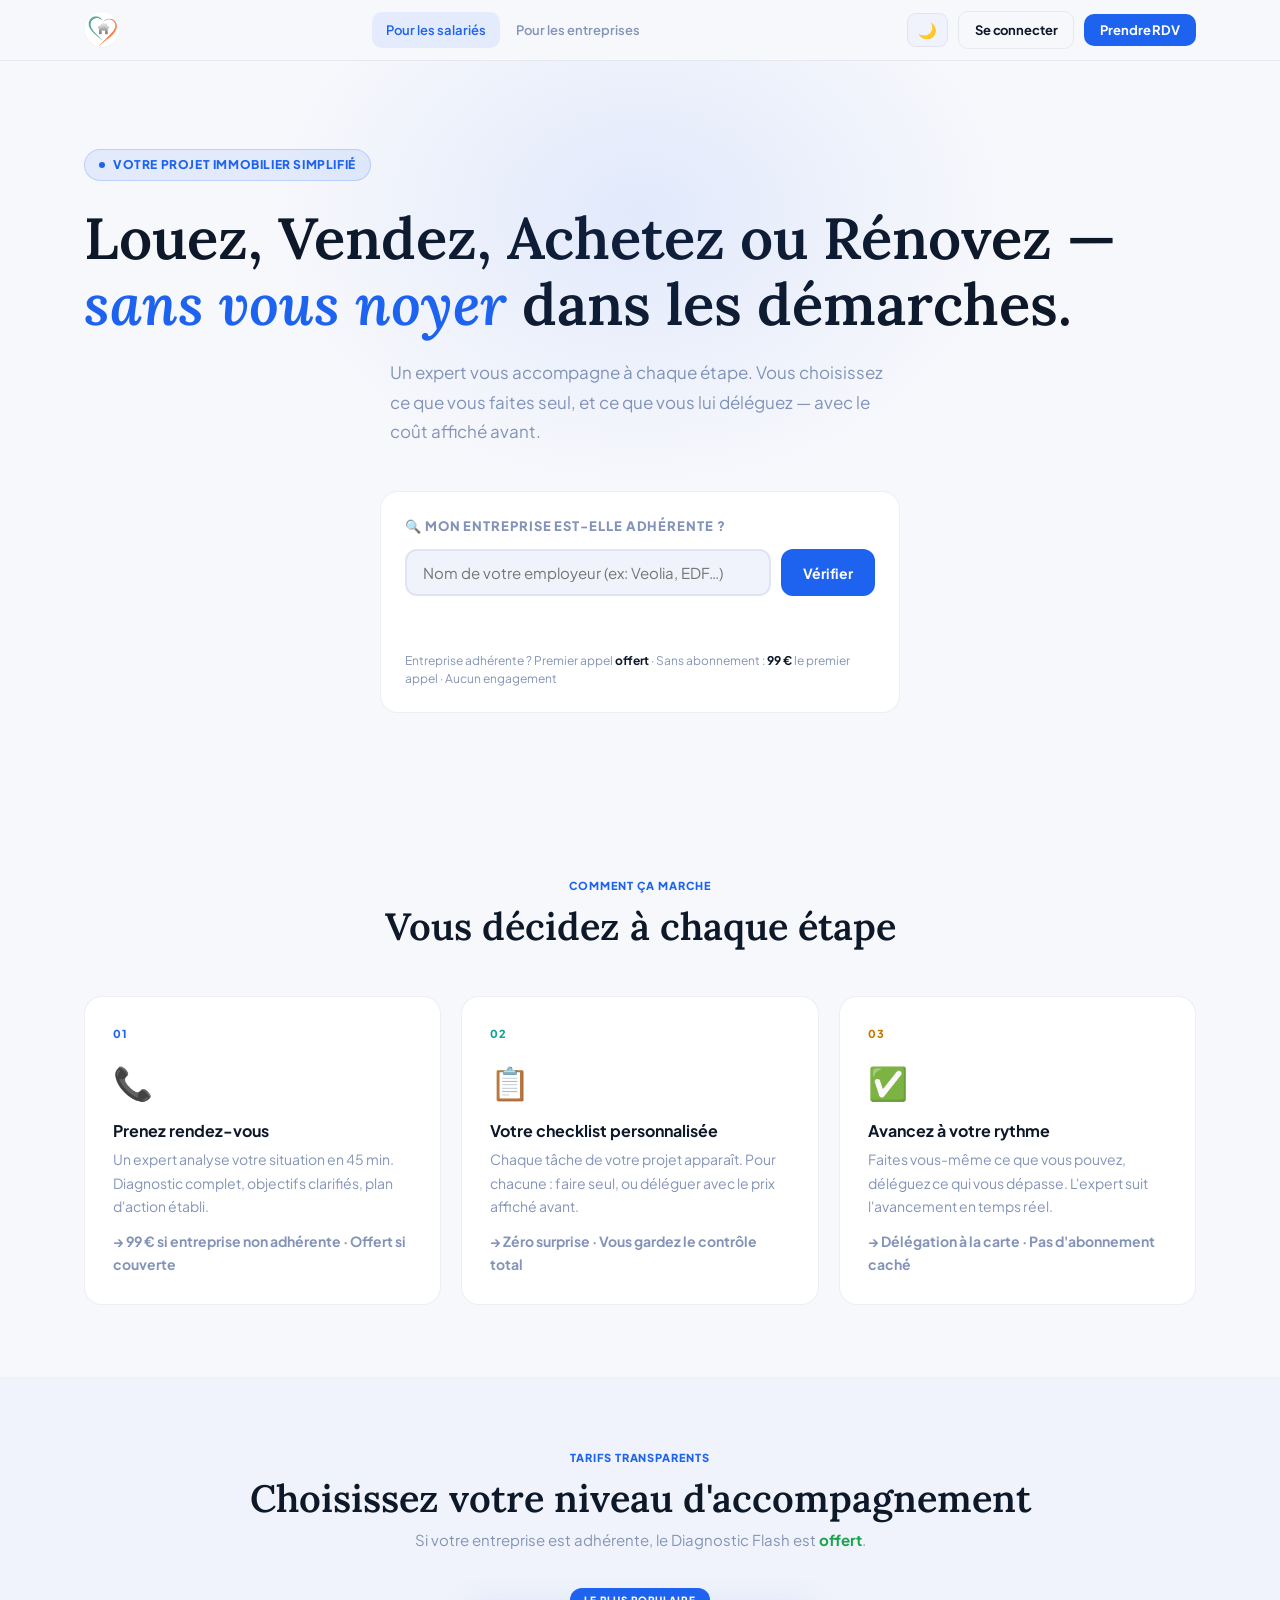
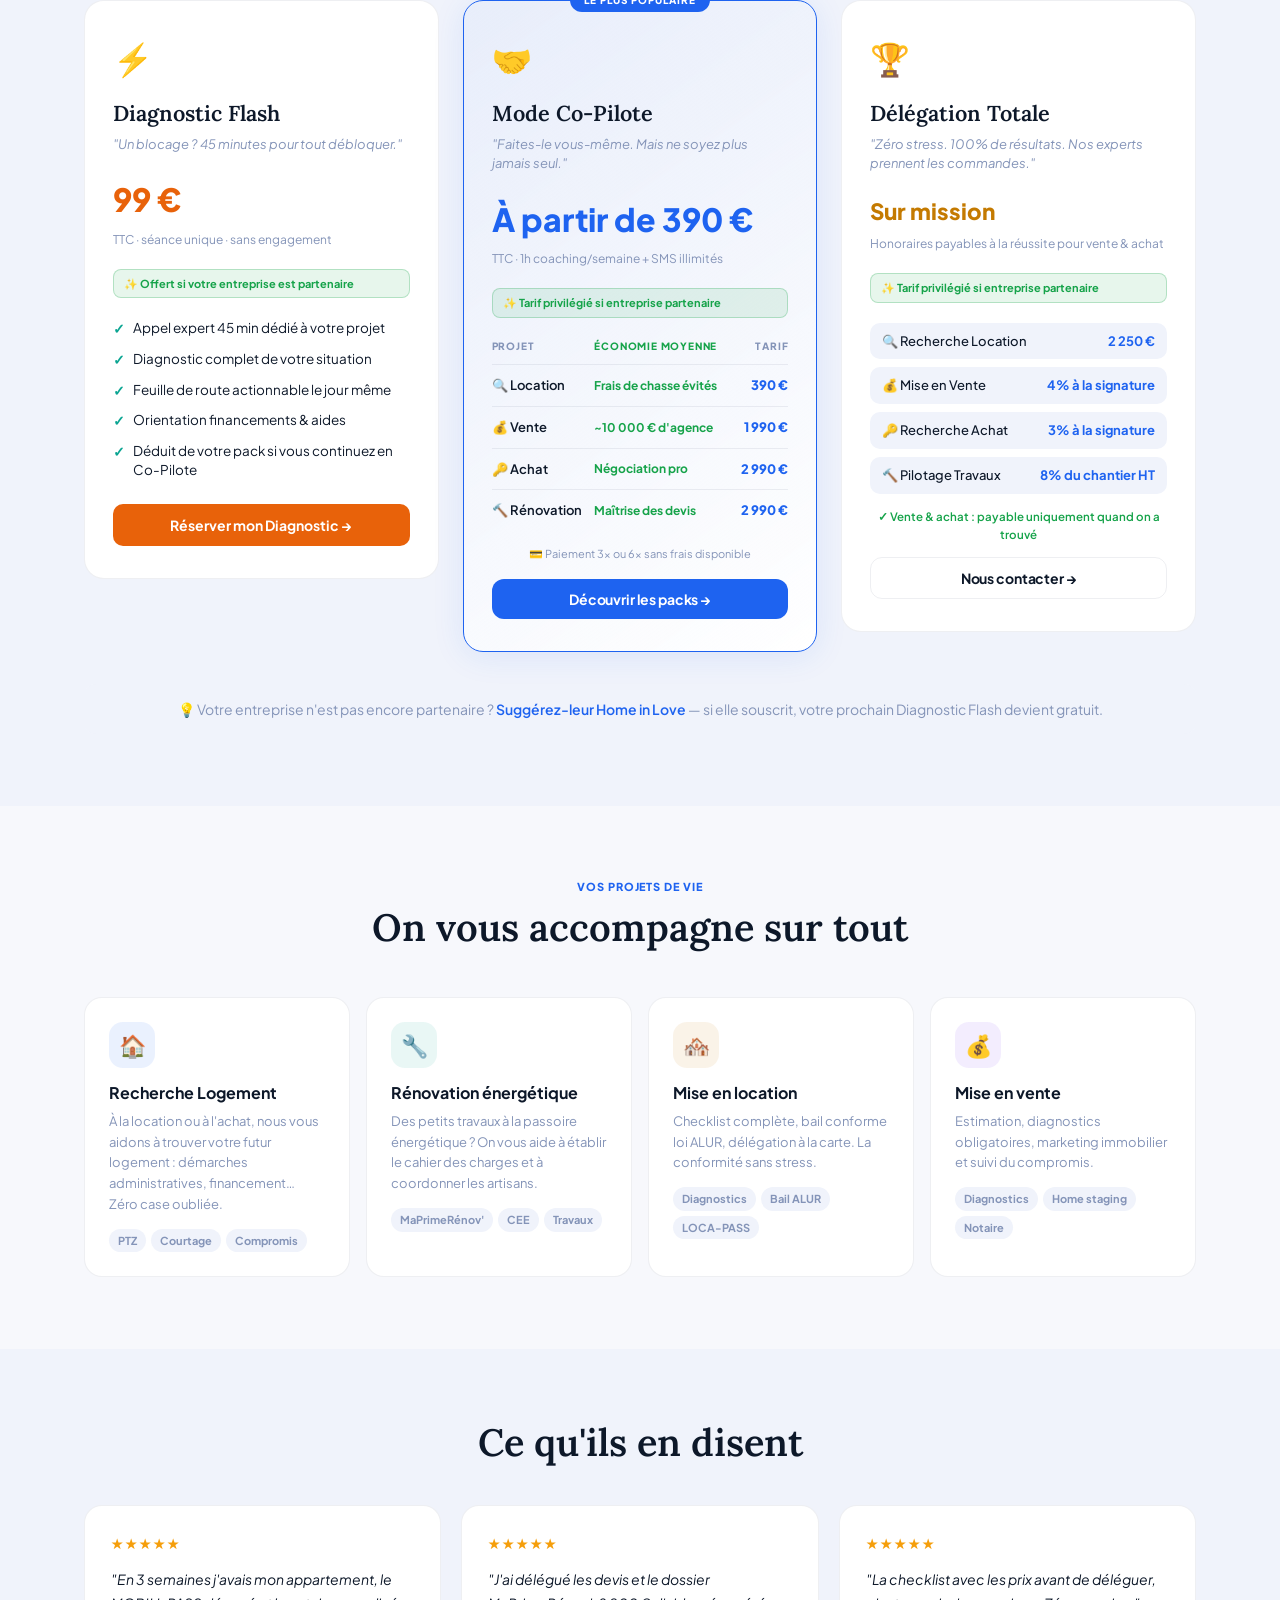
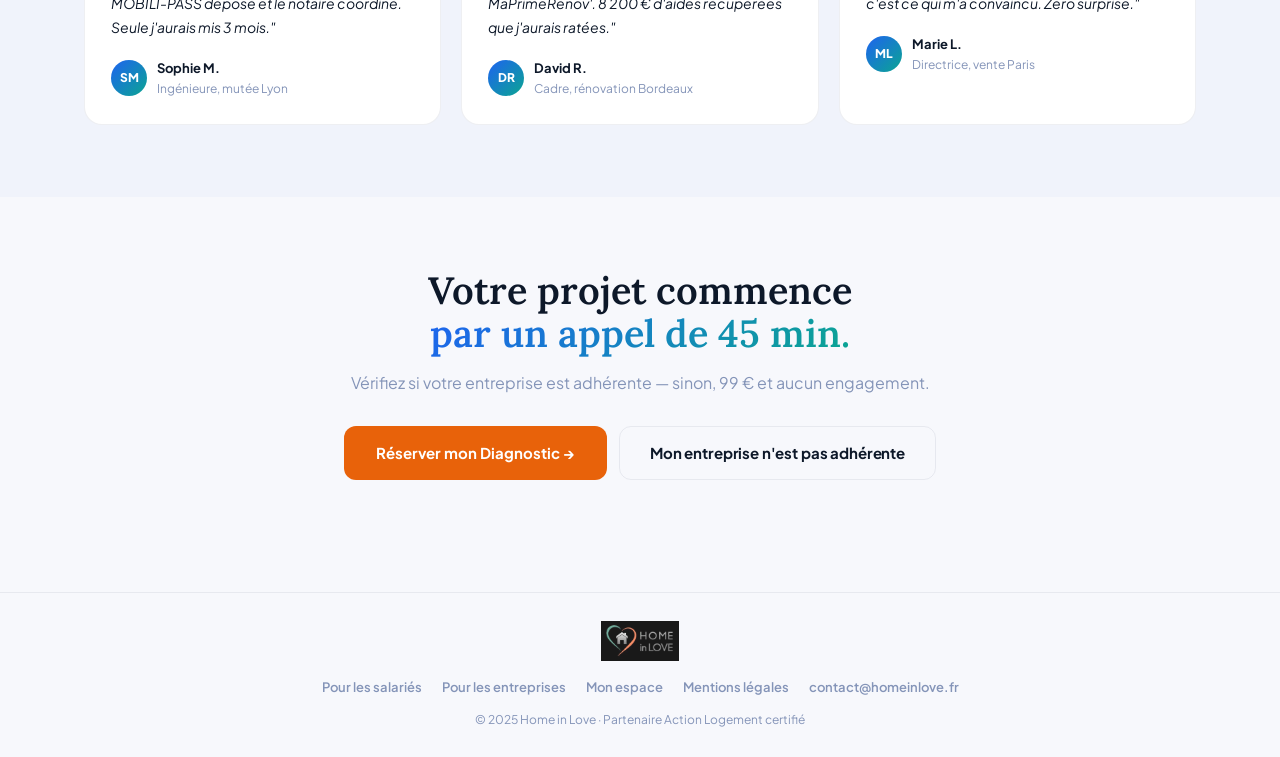
==== commit 6adde222: "Update index.html" ====
--- a/index.html
+++ b/index.html
@@ -3,11 +3,110 @@
 <head>
   <meta charset="UTF-8" />
   <meta name="viewport" content="width=device-width, initial-scale=1.0" />
-  <title>Timonia — Votre projet immobilier simplifié</title>
+  <title>Home in Love — Votre projet immobilier simplifié</title>
   <link rel="stylesheet" href="css/base.css" />
   <link rel="stylesheet" href="css/salarie.css" />
   <link rel="preconnect" href="https://fonts.googleapis.com" />
   <link href="https://fonts.googleapis.com/css2?family=Lora:ital,wght@0,400;0,600;1,400&family=Plus+Jakarta+Sans:wght@400;500;600;700;800&display=swap" rel="stylesheet" />
+  <style>
+    .logo-img { width:36px;height:36px;border-radius:50%;object-fit:cover;flex-shrink:0; }
+
+    /* ── Pricing grid ── */
+    .pricing-grid-new {
+      display: grid;
+      grid-template-columns: repeat(3,1fr);
+      gap: 24px;
+      margin-top: 2.5rem;
+      align-items: start;
+    }
+    @media (max-width:900px) { .pricing-grid-new { grid-template-columns:1fr; } }
+
+    .plan-new {
+      display:flex; flex-direction:column;
+      border-radius:20px; padding:32px 28px;
+      background:var(--surf); border:1.5px solid var(--border);
+      transition:transform 0.2s,box-shadow 0.2s;
+      position:relative;
+    }
+    .plan-new:hover { transform:translateY(-4px); box-shadow:0 16px 48px rgba(0,0,0,.10); }
+    .plan-new.plan-star {
+      border-color:var(--accent);
+      background:linear-gradient(145deg,rgba(30,99,240,.04),var(--surf));
+      box-shadow:0 4px 32px rgba(30,99,240,.10);
+    }
+    .plan-new-badge {
+      position:absolute; top:-13px; left:50%; transform:translateX(-50%);
+      background:var(--accent); color:#fff;
+      font-size:10px; font-weight:800; letter-spacing:.1em;
+      padding:4px 14px; border-radius:20px; white-space:nowrap;
+    }
+    .plan-new-icon { font-size:2rem; margin-bottom:12px; }
+    .plan-new-name { font-family:'Lora',serif; font-size:1.35rem; font-weight:600; color:var(--text); margin-bottom:4px; }
+    .plan-new-tagline { font-size:13px; color:var(--muted); font-style:italic; margin-bottom:20px; line-height:1.5; }
+    .plan-new-price { font-size:2rem; font-weight:800; color:var(--accent); margin-bottom:4px; }
+    .plan-new-price.orange { color:#e8620a; }
+    .plan-new-price.gold   { color:var(--gold); font-size:1.4rem; }
+    .plan-new-price-note   { font-size:12px; color:var(--muted); margin-bottom:20px; }
+
+    .partner-gift {
+      display:inline-flex; align-items:center; gap:6px;
+      background:rgba(22,163,74,.10); color:#16a34a;
+      border:1px solid rgba(22,163,74,.25);
+      border-radius:8px; font-size:11px; font-weight:700;
+      padding:5px 10px; margin-bottom:20px;
+    }
+    .plan-new-features { list-style:none; padding:0; margin:0 0 24px; display:flex; flex-direction:column; gap:10px; flex:1; }
+    .plan-new-features li { font-size:13.5px; color:var(--text); display:flex; align-items:flex-start; gap:8px; line-height:1.45; }
+    .plan-new-features li::before { content:'✓'; color:var(--teal); font-weight:800; flex-shrink:0; margin-top:1px; }
+
+    /* Co-Pilote table */
+    .copilote-table { width:100%; border-collapse:collapse; margin-bottom:8px; font-size:13px; }
+    .copilote-table thead th {
+      font-size:10px; font-weight:800; text-transform:uppercase; letter-spacing:.08em;
+      color:var(--muted); padding:0 0 10px; text-align:left; border-bottom:1px solid var(--border);
+    }
+    .copilote-table thead th.col-eco { color:#16a34a; }
+    .copilote-table tbody tr { border-bottom:1px solid var(--border); transition:background .15s; }
+    .copilote-table tbody tr:last-child { border-bottom:none; }
+    .copilote-table tbody tr:hover { background:var(--surf2); }
+    .copilote-table td { padding:10px 0; vertical-align:middle; }
+    .copilote-table td:first-child { font-weight:600; }
+    .td-eco { color:#16a34a; font-weight:700; font-size:12px; }
+    .td-price { font-weight:800; color:var(--accent); text-align:right; white-space:nowrap; }
+    .copilote-note { font-size:11px; color:var(--muted); text-align:center; padding:6px 0 0; }
+
+    /* Délégation totale */
+    .deleg-list { list-style:none; padding:0; margin:0 0 10px; display:flex; flex-direction:column; gap:8px; }
+    .deleg-list li {
+      display:flex; justify-content:space-between; align-items:center;
+      font-size:13px; padding:8px 12px;
+      background:var(--surf2); border-radius:10px;
+    }
+    .deleg-label { color:var(--text); font-weight:500; }
+    .deleg-price { color:var(--accent); font-weight:700; }
+    .deleg-success-note { font-size:11.5px; color:#16a34a; text-align:center; font-weight:600; padding:4px 0 12px; }
+
+    /* Note bas section */
+    .pricing-note-new {
+      text-align:center; margin-top:2rem; font-size:14px; color:var(--muted);
+      background:var(--surf2); border-radius:12px; padding:14px 20px;
+    }
+    .pricing-note-new a { color:var(--accent); font-weight:600; text-decoration:none; }
+    .pricing-note-new a:hover { text-decoration:underline; }
+
+    /* Btn orange */
+    .btn-orange {
+      background:#e8620a; color:#fff; border:none; border-radius:10px;
+      padding:12px 20px; font-weight:700; font-size:14px; cursor:pointer;
+      transition:background .2s,transform .15s; width:100%;
+    }
+    .btn-orange:hover { background:#d45508; transform:translateY(-1px); }
+
+    /* Footer logo */
+    .footer-logo { display:flex; justify-content:center; margin-bottom:16px; }
+    .footer-logo img { height:40px; object-fit:contain; opacity:.9; }
+    body.dark .footer-logo img { filter:brightness(0) invert(1); opacity:.8; }
+  </style>
 </head>
 <body class="light">
 
@@ -15,8 +114,7 @@
   <nav class="navbar" id="navbar">
     <div class="nav-inner">
       <a href="index.html" class="logo">
-        <div class="logo-mark">T</div>
-        <span class="logo-text">Timonia</span>
+        <img src="img/hil-logo-round.png" alt="Home in Love" class="logo-img" />
       </a>
       <div class="nav-links">
         <a href="index.html" class="nav-link active">Pour les salariés</a>
@@ -52,23 +150,16 @@
         Un expert vous accompagne à chaque étape. Vous choisissez ce que vous faites seul,
         et ce que vous lui déléguez — avec le coût affiché avant.
       </p>
-
-      <!-- Coverage Checker -->
       <div class="coverage-box card">
         <p class="coverage-label">🔍 Mon entreprise est-elle adhérente ?</p>
         <div class="coverage-row">
-          <input
-            type="text"
-            id="coverageInput"
-            class="coverage-input"
-            placeholder="Nom de votre employeur (ex: Veolia, EDF…)"
-          />
+          <input type="text" id="coverageInput" class="coverage-input" placeholder="Nom de votre employeur (ex: Veolia, EDF…)" />
           <button class="btn btn-primary" id="checkCoverage">Vérifier</button>
         </div>
         <div id="coverageResult" class="coverage-result" hidden></div>
         <p class="coverage-note">
           Entreprise adhérente ? Premier appel <strong class="text-green">offert</strong> ·
-          Sans abonnement : <strong> 99 €</strong> le premier appel · Aucun engagement
+          Sans abonnement : <strong>99 €</strong> le premier appel · Aucun engagement
         </p>
       </div>
     </div>
@@ -107,53 +198,106 @@
     </div>
   </section>
 
-  <!-- TARIFS SALARIÉ -->
+  <!-- TARIFS -->
   <section class="section section-tinted">
     <div class="container">
       <div class="section-header">
         <p class="section-label text-accent">TARIFS TRANSPARENTS</p>
         <h2 class="section-title">Choisissez votre niveau d'accompagnement</h2>
-        <p class="section-sub">Si votre entreprise est adhérente, le premier appel est <strong class="text-green">offert</strong> dans les deux formules.</p>
-      </div>
-      <div class="pricing-grid">
-        <div class="plan card">
-          <p class="plan-sub">Sans entreprise adhérente</p>
-          <h3 class="plan-name">À la carte</h3>
-          <div class="plan-price">
-            <span class="price-amount text-accent">99 €</span>
-            <span class="price-period">/ premier appel</span>
-          </div>
-          <ul class="plan-features">
-            <li>1 appel expert 45 min</li>
-            <li>Diagnostic de votre situation</li>
-            <li>Orientation financements</li>
-            <li>Récapitulatif écrit post-RDV</li>
-            <li>Délégation de tâches en option</li>
+        <p class="section-sub">
+          Si votre entreprise est adhérente, le Diagnostic Flash est
+          <strong class="text-green">offert</strong>.
+        </p>
+      </div>
+
+      <div class="pricing-grid-new">
+
+        <!-- DIAGNOSTIC FLASH -->
+        <div class="plan-new">
+          <div class="plan-new-icon">⚡</div>
+          <div class="plan-new-name">Diagnostic Flash</div>
+          <div class="plan-new-tagline">"Un blocage ? 45 minutes pour tout débloquer."</div>
+          <div class="plan-new-price orange">99 €</div>
+          <div class="plan-new-price-note">TTC · séance unique · sans engagement</div>
+          <div class="partner-gift">✨ Offert si votre entreprise est partenaire</div>
+          <ul class="plan-new-features">
+            <li>Appel expert 45 min dédié à votre projet</li>
+            <li>Diagnostic complet de votre situation</li>
+            <li>Feuille de route actionnable le jour même</li>
+            <li>Orientation financements & aides</li>
+            <li>Déduit de votre pack si vous continuez en Co-Pilote</li>
           </ul>
-          <button class="btn btn-primary w-full" onclick="openModal('rdv')">Réserver mon appel →</button>
-        </div>
-        <div class="plan plan-featured card">
-          <div class="plan-badge">LE PLUS POPULAIRE</div>
-          <p class="plan-sub">Suivi complet de votre projet</p>
-          <h3 class="plan-name">Pack Accompagnement</h3>
-          <div class="plan-price">
-            <span class="price-amount text-teal">190 € /mois </span>
-            <span class="price-period">/ par projet</span>
-          </div>
-          <ul class="plan-features">
-            <li>Appels illimités pendant 3 mois</li>
-            <li>Checklist personnalisée & suivi</li>
-            <li>Montage dossier Action Logement</li>
-            <li>Délégation à la carte incluse</li>
-            <li>Accès plateforme & documents</li>
+          <button class="btn-orange" onclick="openModal('rdv')">Réserver mon Diagnostic →</button>
+        </div>
+
+        <!-- CO-PILOTE -->
+        <div class="plan-new plan-star">
+          <div class="plan-new-badge">LE PLUS POPULAIRE</div>
+          <div class="plan-new-icon">🤝</div>
+          <div class="plan-new-name">Mode Co-Pilote</div>
+          <div class="plan-new-tagline">"Faites-le vous-même. Mais ne soyez plus jamais seul."</div>
+          <div class="plan-new-price">À partir de 390 €</div>
+          <div class="plan-new-price-note">TTC · 1h coaching/semaine + SMS illimités</div>
+          <div class="partner-gift">✨ Tarif privilégié si entreprise partenaire</div>
+          <table class="copilote-table">
+            <thead>
+              <tr>
+                <th>Projet</th>
+                <th class="col-eco">Économie moyenne</th>
+                <th style="text-align:right">Tarif</th>
+              </tr>
+            </thead>
+            <tbody>
+              <tr>
+                <td>🔍 Location</td>
+                <td class="td-eco">Frais de chasse évités</td>
+                <td class="td-price">390 €</td>
+              </tr>
+              <tr>
+                <td>💰 Vente</td>
+                <td class="td-eco">~10 000 € d'agence</td>
+                <td class="td-price">1 990 €</td>
+              </tr>
+              <tr>
+                <td>🔑 Achat</td>
+                <td class="td-eco">Négociation pro</td>
+                <td class="td-price">2 990 €</td>
+              </tr>
+              <tr>
+                <td>🔨 Rénovation</td>
+                <td class="td-eco">Maîtrise des devis</td>
+                <td class="td-price">2 990 €</td>
+              </tr>
+            </tbody>
+          </table>
+          <p class="copilote-note">💳 Paiement 3x ou 6x sans frais disponible</p>
+          <button class="btn btn-primary w-full" style="margin-top:16px" onclick="openModal('pack')">Découvrir les packs →</button>
+        </div>
+
+        <!-- DÉLÉGATION TOTALE -->
+        <div class="plan-new">
+          <div class="plan-new-icon">🏆</div>
+          <div class="plan-new-name">Délégation Totale</div>
+          <div class="plan-new-tagline">"Zéro stress. 100% de résultats. Nos experts prennent les commandes."</div>
+          <div class="plan-new-price gold">Sur mission</div>
+          <div class="plan-new-price-note">Honoraires payables à la réussite pour vente & achat</div>
+          <div class="partner-gift">✨ Tarif privilégié si entreprise partenaire</div>
+          <ul class="deleg-list">
+            <li><span class="deleg-label">🔍 Recherche Location</span><span class="deleg-price">2 250 €</span></li>
+            <li><span class="deleg-label">💰 Mise en Vente</span><span class="deleg-price">4% à la signature</span></li>
+            <li><span class="deleg-label">🔑 Recherche Achat</span><span class="deleg-price">3% à la signature</span></li>
+            <li><span class="deleg-label">🔨 Pilotage Travaux</span><span class="deleg-price">8% du chantier HT</span></li>
           </ul>
-          <button class="btn btn-teal w-full" onclick="openModal('pack')">Démarrer mon projet →</button>
-        </div>
-      </div>
-      <p class="pricing-note">
-        💡 Votre entreprise n'est pas adhérente ?
-        <a href="entreprise.html" class="link-accent">Suggérez-leur Timonia</a>
-        — si elle souscrit, votre prochain appel devient gratuit.
+          <p class="deleg-success-note">✓ Vente & achat : payable uniquement quand on a trouvé</p>
+          <button class="btn btn-outline w-full" onclick="openModal('rdv')">Nous contacter →</button>
+        </div>
+
+      </div>
+
+      <p class="pricing-note-new">
+        💡 Votre entreprise n'est pas encore partenaire ?
+        <a href="entreprise.html">Suggérez-leur Home in Love</a>
+        — si elle souscrit, votre prochain Diagnostic Flash devient gratuit.
       </p>
     </div>
   </section>
@@ -166,27 +310,27 @@
         <h2 class="section-title">On vous accompagne sur tout</h2>
       </div>
       <div class="grid-4">
-        <div class="card card-usecase" onclick="window.location='dashboard.html#achat'">
+        <div class="card card-usecase" onclick="window.location='dashboard.html'">
           <div class="usecase-icon accent-bg">🏠</div>
-          <h3>Recherche Logement </h3>
-          <p> A la location ou à l'achat, nous vous aidons à trouver votre future logement: démarche administrative, financement... - Zéro case oubliée.</p>
+          <h3>Recherche Logement</h3>
+          <p>À la location ou à l'achat, nous vous aidons à trouver votre futur logement : démarches administratives, financement… Zéro case oubliée.</p>
           <div class="tags">
             <span class="tag tag-accent">PTZ</span>
             <span class="tag tag-accent">Courtage</span>
             <span class="tag tag-accent">Compromis</span>
           </div>
         </div>
-        <div class="card card-usecase" onclick="window.location='dashboard.html#renovation'">
+        <div class="card card-usecase" onclick="window.location='dashboard.html'">
           <div class="usecase-icon teal-bg">🔧</div>
-          <h3> Rénovation énergétique </h3>
-          <p> Des petits travaux à la passoire energetique? On vous aide à établir le cahier des charges et à coordonner les artisans.</p>
+          <h3>Rénovation énergétique</h3>
+          <p>Des petits travaux à la passoire énergétique ? On vous aide à établir le cahier des charges et à coordonner les artisans.</p>
           <div class="tags">
             <span class="tag tag-teal">MaPrimeRénov'</span>
             <span class="tag tag-teal">CEE</span>
             <span class="tag tag-teal">Travaux</span>
           </div>
         </div>
-        <div class="card card-usecase" onclick="window.location='dashboard.html#location'">
+        <div class="card card-usecase" onclick="window.location='dashboard.html'">
           <div class="usecase-icon gold-bg">🏘️</div>
           <h3>Mise en location</h3>
           <p>Checklist complète, bail conforme loi ALUR, délégation à la carte. La conformité sans stress.</p>
@@ -196,7 +340,7 @@
             <span class="tag tag-gold">LOCA-PASS</span>
           </div>
         </div>
-        <div class="card card-usecase" onclick="window.location='dashboard.html#vente'">
+        <div class="card card-usecase" onclick="window.location='dashboard.html'">
           <div class="usecase-icon purple-bg">💰</div>
           <h3>Mise en vente</h3>
           <p>Estimation, diagnostics obligatoires, marketing immobilier et suivi du compromis.</p>
@@ -220,10 +364,7 @@
           <p class="testimonial-text">"En 3 semaines j'avais mon appartement, le MOBILI-PASS déposé et le notaire coordiné. Seule j'aurais mis 3 mois."</p>
           <div class="testimonial-author">
             <div class="author-avatar">SM</div>
-            <div>
-              <p class="author-name">Sophie M.</p>
-              <p class="author-role">Ingénieure, mutée Lyon</p>
-            </div>
+            <div><p class="author-name">Sophie M.</p><p class="author-role">Ingénieure, mutée Lyon</p></div>
           </div>
         </div>
         <div class="card card-testimonial">
@@ -231,10 +372,7 @@
           <p class="testimonial-text">"J'ai délégué les devis et le dossier MaPrimeRénov'. 8 200 € d'aides récupérées que j'aurais ratées."</p>
           <div class="testimonial-author">
             <div class="author-avatar">DR</div>
-            <div>
-              <p class="author-name">David R.</p>
-              <p class="author-role">Cadre, rénovation Bordeaux</p>
-            </div>
+            <div><p class="author-name">David R.</p><p class="author-role">Cadre, rénovation Bordeaux</p></div>
           </div>
         </div>
         <div class="card card-testimonial">
@@ -242,10 +380,7 @@
           <p class="testimonial-text">"La checklist avec les prix avant de déléguer, c'est ce qui m'a convaincu. Zéro surprise."</p>
           <div class="testimonial-author">
             <div class="author-avatar">ML</div>
-            <div>
-              <p class="author-name">Marie L.</p>
-              <p class="author-role">Directrice, vente Paris</p>
-            </div>
+            <div><p class="author-name">Marie L.</p><p class="author-role">Directrice, vente Paris</p></div>
           </div>
         </div>
       </div>
@@ -258,7 +393,7 @@
       <h2 class="cta-title">Votre projet commence<br /><span class="gradient-text">par un appel de 45 min.</span></h2>
       <p class="cta-sub">Vérifiez si votre entreprise est adhérente — sinon, 99 € et aucun engagement.</p>
       <div class="cta-btns">
-        <button class="btn btn-primary btn-lg" onclick="openModal('rdv')">Réserver mon appel →</button>
+        <button class="btn-orange" style="width:auto;padding:14px 32px;font-size:15px;border-radius:12px" onclick="openModal('rdv')">Réserver mon Diagnostic →</button>
         <a href="entreprise.html" class="btn btn-outline btn-lg">Mon entreprise n'est pas adhérente</a>
       </div>
     </div>
@@ -267,24 +402,27 @@
   <!-- FOOTER -->
   <footer class="footer">
     <div class="container">
+      <div class="footer-logo">
+        <img src="img/hil-full-logo-footer.png" alt="Home in Love" />
+      </div>
       <div class="footer-links">
         <a href="index.html">Pour les salariés</a>
         <a href="entreprise.html">Pour les entreprises</a>
         <a href="dashboard.html">Mon espace</a>
         <a href="#">Mentions légales</a>
-        <a href="mailto:contact@timonia.fr">contact@timonia.fr</a>
-      </div>
-      <p class="footer-copy">© 2025 Timonia · Partenaire Action Logement certifié</p>
+        <a href="mailto:contact@homeinlove.fr">contact@homeinlove.fr</a>
+      </div>
+      <p class="footer-copy">© 2025 Home in Love · Partenaire Action Logement certifié</p>
     </div>
   </footer>
 
-  <!-- MODAL RDV -->
+  <!-- MODAL RDV / DIAGNOSTIC FLASH -->
   <div class="modal-bg" id="modalRdv" hidden>
     <div class="modal-box">
       <div class="modal-header">
         <div>
-          <h2 class="modal-title">Réserver mon appel expert</h2>
-          <p class="modal-sub"> 99 € si votre entreprise n'est pas adhérente</p>
+          <h2 class="modal-title">Réserver mon Diagnostic Flash</h2>
+          <p class="modal-sub">99 € TTC · Offert si votre entreprise est partenaire</p>
         </div>
         <button class="modal-close" onclick="closeModal('rdv')">✕</button>
       </div>
@@ -321,29 +459,29 @@
           <label>Contexte rapide</label>
           <textarea rows="2" placeholder="Ex: Muté à Lyon en septembre, budget 420k€…"></textarea>
         </div>
-        <button type="submit" class="btn btn-primary w-full">Confirmer mon RDV → 99 €</button>
+        <button type="submit" class="btn-orange" style="border-radius:10px">Confirmer mon Diagnostic → 99 €</button>
         <p class="form-note">Si votre entreprise est adhérente, le paiement ne sera pas prélevé.</p>
       </form>
       <div class="form-success" id="successRdv" hidden>
         <div class="success-icon">✅</div>
         <h3>C'est confirmé !</h3>
-        <p>Un expert Timonia vous rappelle sous 24h pour fixer le créneau.</p>
+        <p>Un expert Home in Love vous rappelle sous 24h pour fixer le créneau.</p>
       </div>
     </div>
   </div>
 
-  <!-- MODAL PACK -->
+  <!-- MODAL CO-PILOTE -->
   <div class="modal-bg" id="modalPack" hidden>
     <div class="modal-box">
       <div class="modal-header">
         <div>
-          <h2 class="modal-title">Pack Accompagnement</h2>
-          <p class="modal-sub"> 190€/ mois · Suivi complet 3 mois</p>
+          <h2 class="modal-title">Mode Co-Pilote</h2>
+          <p class="modal-sub">À partir de 390 € · 1h coaching/semaine + SMS illimités</p>
         </div>
         <button class="modal-close" onclick="closeModal('pack')">✕</button>
       </div>
       <div class="modal-notice">
-        💡 Entreprise adhérente ? Cet appel est <strong>offert</strong>. On vérifiera avec vous.
+        💡 Entreprise adhérente ? Bénéficiez d'un <strong>tarif privilégié</strong>. On vérifiera avec vous.
       </div>
       <form id="formPack" class="modal-form">
         <div class="form-row">
@@ -364,24 +502,24 @@
           <label>Votre projet</label>
           <select>
             <option value="">Sélectionner…</option>
-            <option>Mobilité professionnelle</option>
-            <option>Achat immobilier</option>
-            <option>Rénovation énergétique</option>
-            <option>Location / Gestion locative</option>
-            <option>Mise en vente</option>
+            <option>Mobilité professionnelle — 390 €</option>
+            <option>Achat immobilier — 2 990 €</option>
+            <option>Rénovation énergétique — 2 990 €</option>
+            <option>Location / Gestion locative — 390 €</option>
+            <option>Mise en vente — 1 990 €</option>
           </select>
         </div>
         <div class="form-group">
           <label>Contexte rapide</label>
           <textarea rows="2" placeholder="Ex: Muté à Lyon en septembre, budget 420k€…"></textarea>
         </div>
-        <button type="submit" class="btn btn-teal w-full">Démarrer mon accompagnement →</button>
-        <p class="form-note">Si votre entreprise est adhérente, le paiement ne sera pas prélevé.</p>
+        <button type="submit" class="btn btn-primary w-full">Démarrer mon Co-Pilote →</button>
+        <p class="form-note">💳 Paiement 3x ou 6x sans frais · Tarif privilégié si entreprise adhérente.</p>
       </form>
       <div class="form-success" id="successPack" hidden>
         <div class="success-icon">✅</div>
         <h3>C'est confirmé !</h3>
-        <p>Un expert Timonia vous rappelle sous 24h pour fixer le créneau.</p>
+        <p>Un expert Home in Love vous rappelle sous 24h pour démarrer votre projet.</p>
       </div>
     </div>
   </div>
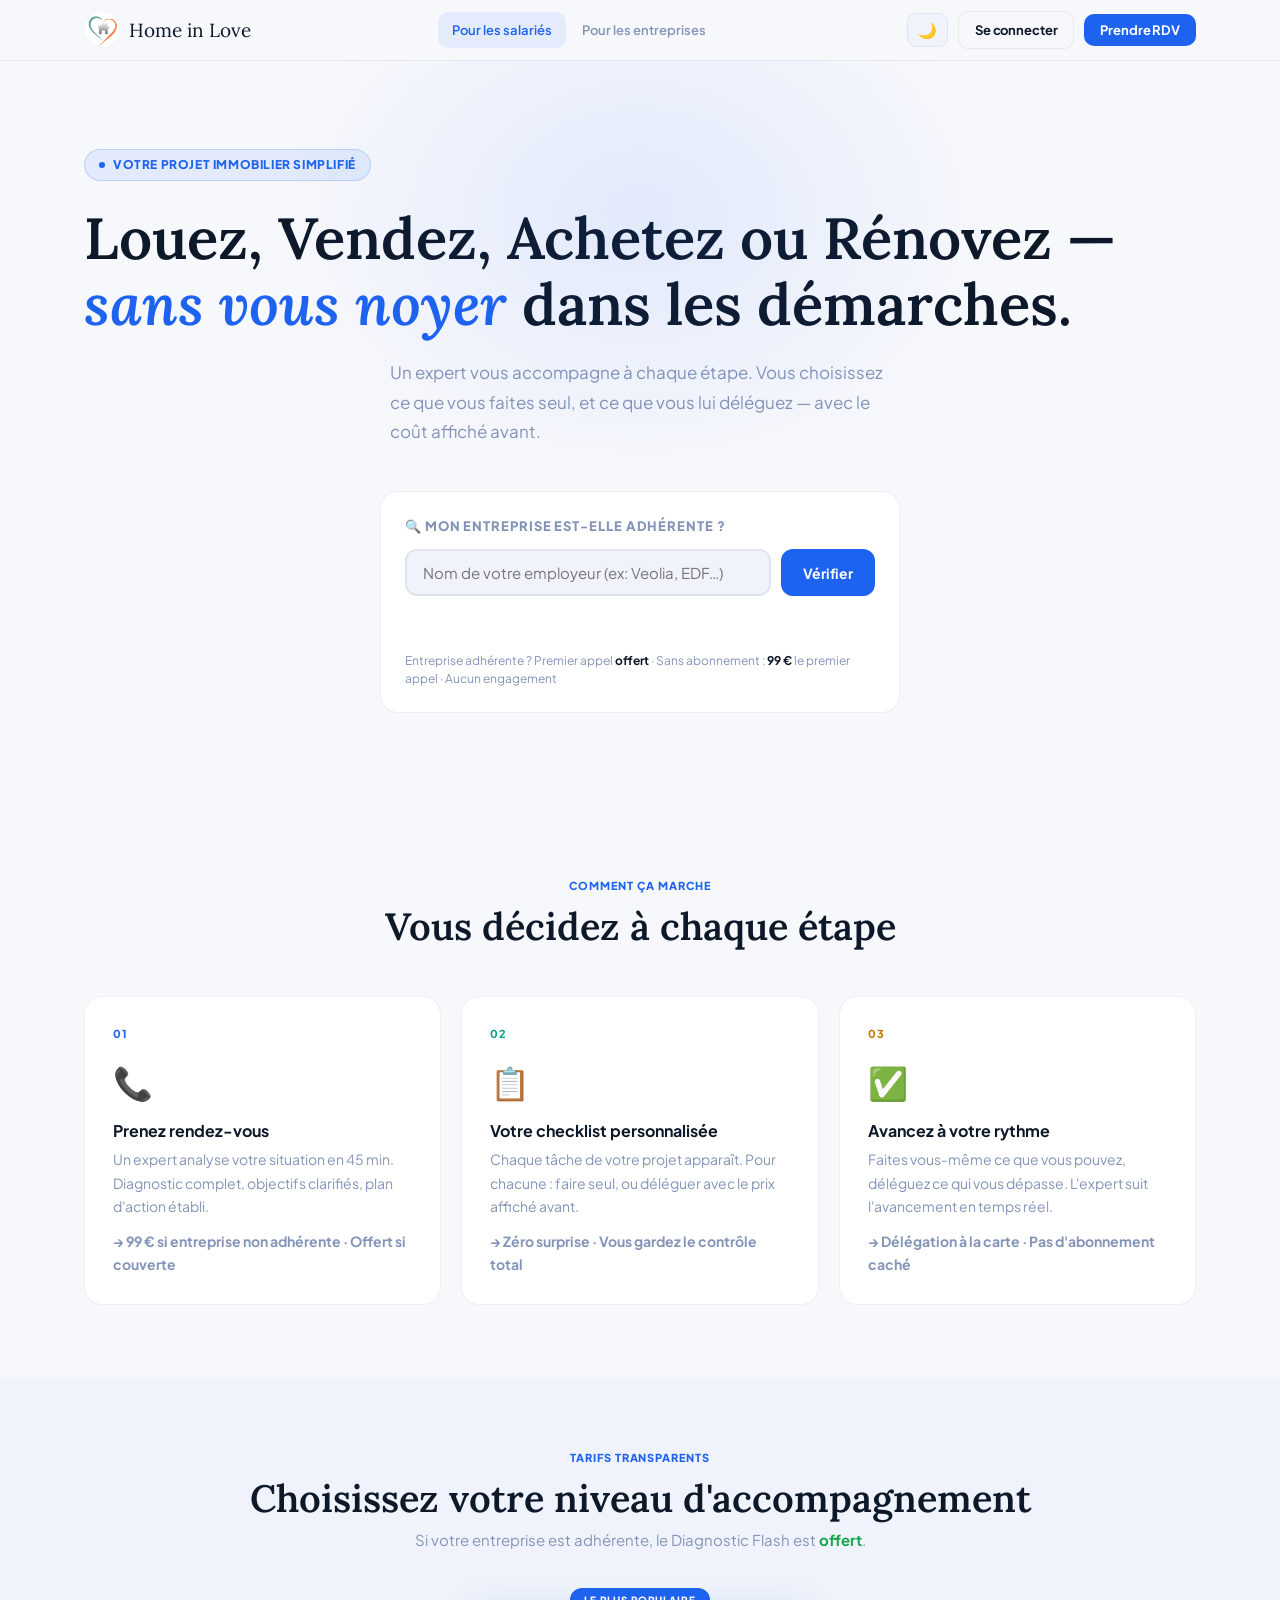
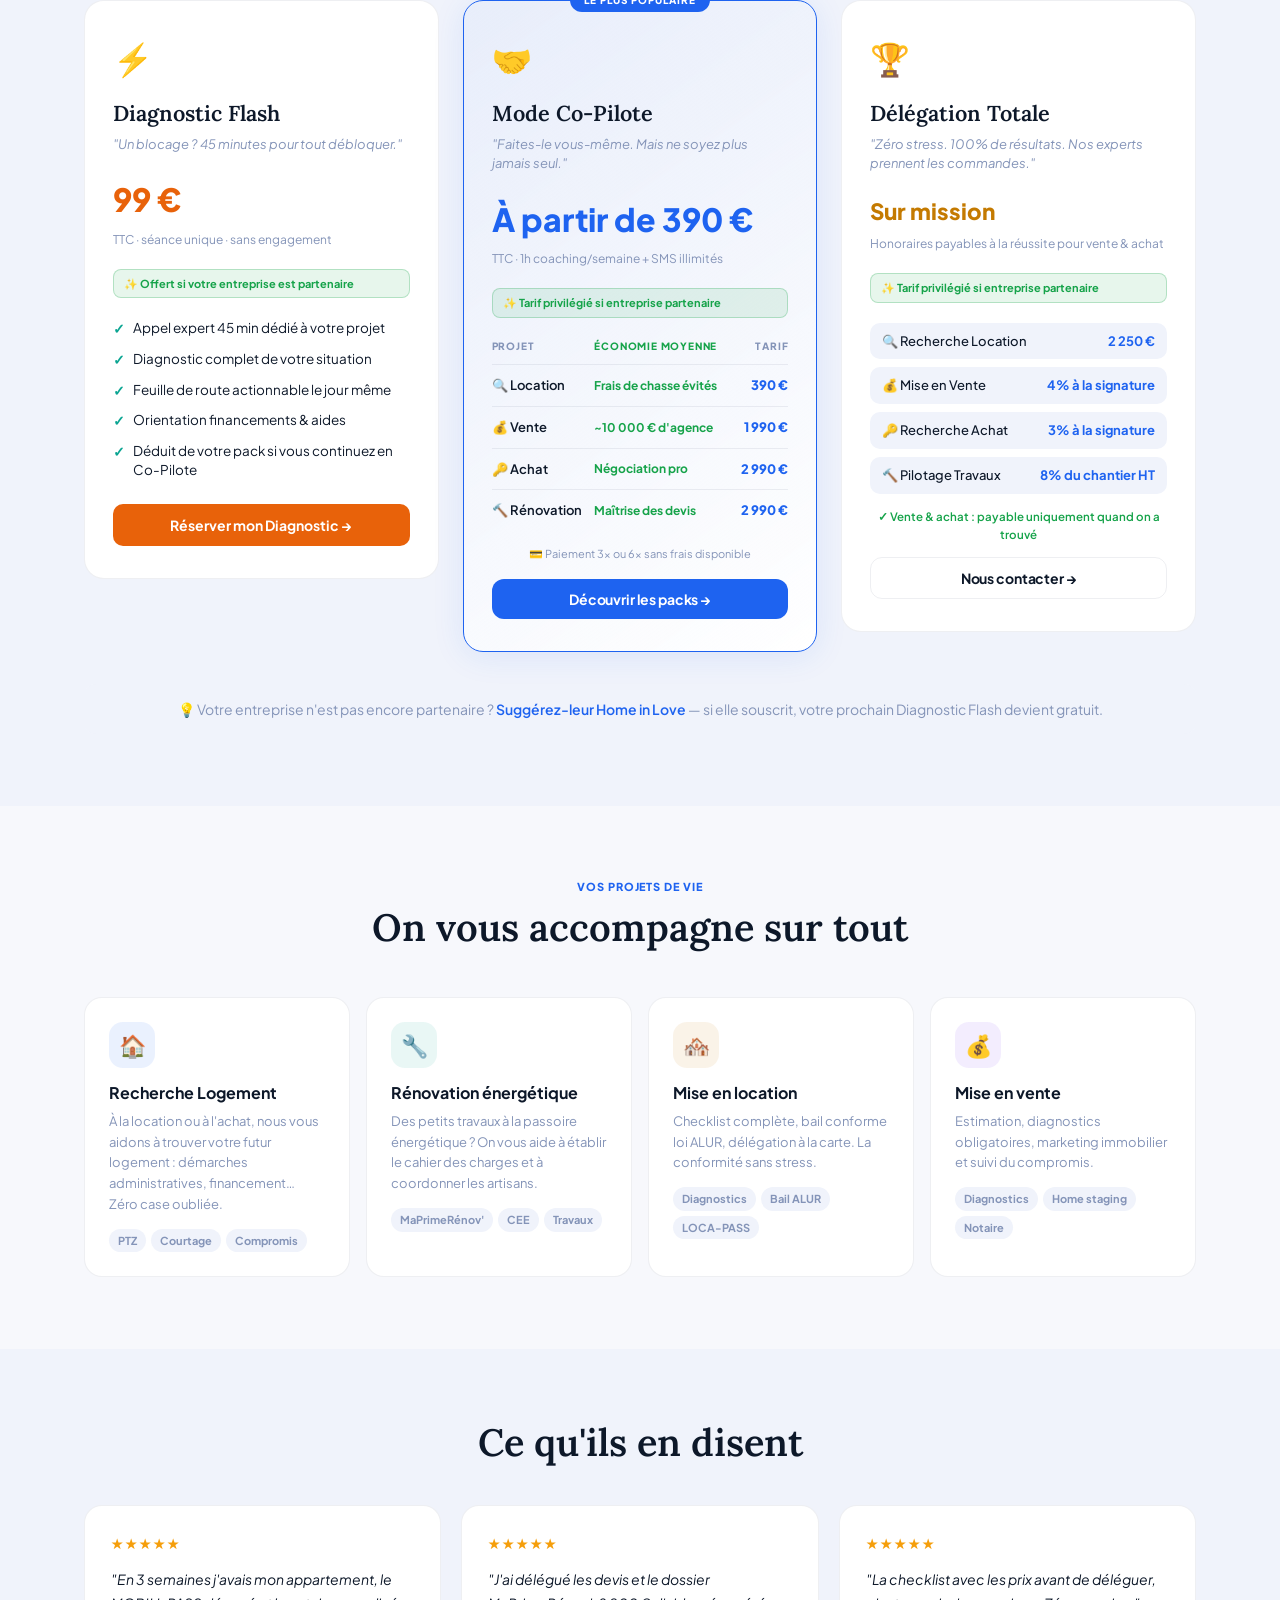
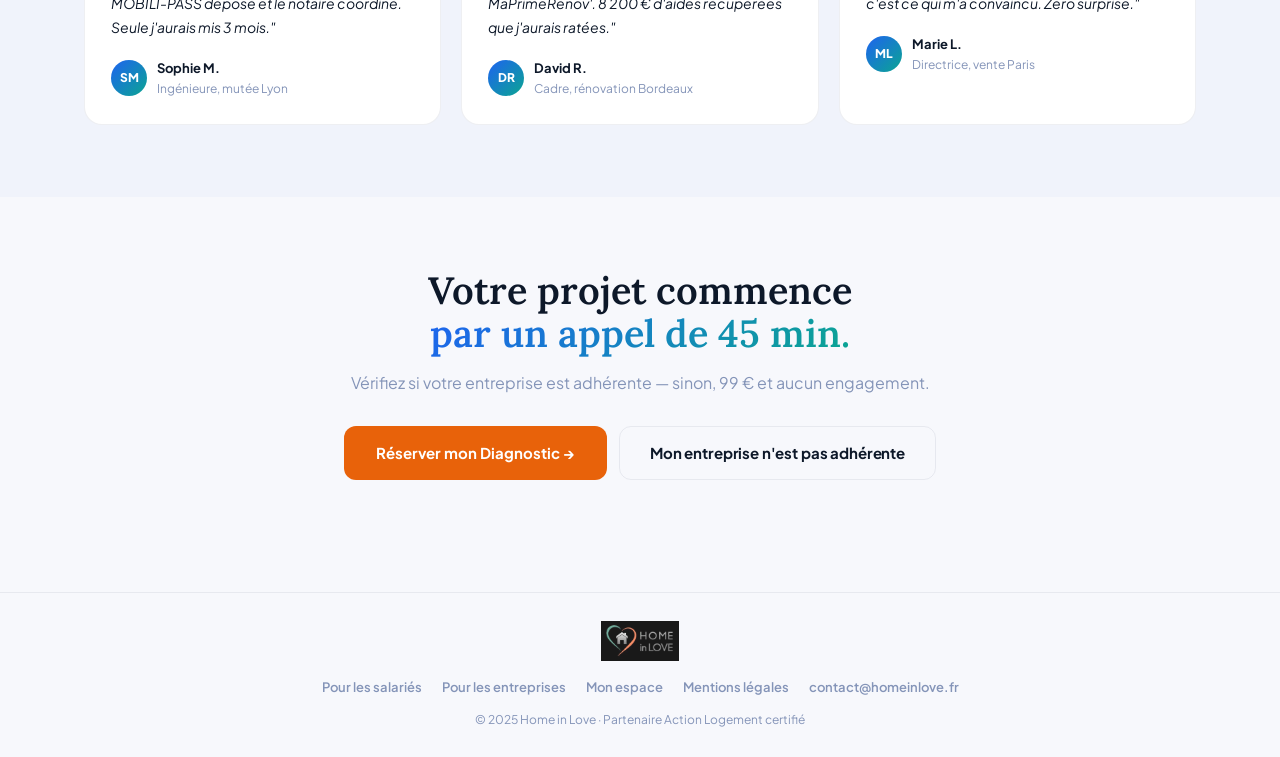
==== commit 9ffc5e99: "Update index.html" ====
--- a/index.html
+++ b/index.html
@@ -115,6 +115,7 @@
     <div class="nav-inner">
       <a href="index.html" class="logo">
         <img src="img/hil-logo-round.png" alt="Home in Love" class="logo-img" />
+          <span class="logo-text">Home in Love</span>
       </a>
       <div class="nav-links">
         <a href="index.html" class="nav-link active">Pour les salariés</a>
--- a/css/base.css
+++ b/css/base.css
@@ -470,3 +470,7 @@
 /* ─── UTILS ──────────────────────────────────────────────────────────────── */
 .link-accent { color: var(--accent); font-weight: 700; text-decoration: underline; }
 .link-accent:hover { opacity: 0.8; }
+
+.logo-mark { width:36px;height:36px;border-radius:50%;overflow:hidden;display:flex;align-items:center;justify-content:center; }
+.logo-mark img { width:100%;height:100%;object-fit:cover; }
+.logo-img { width:36px;height:36px;border-radius:50%;object-fit:cover;flex-shrink:0; }
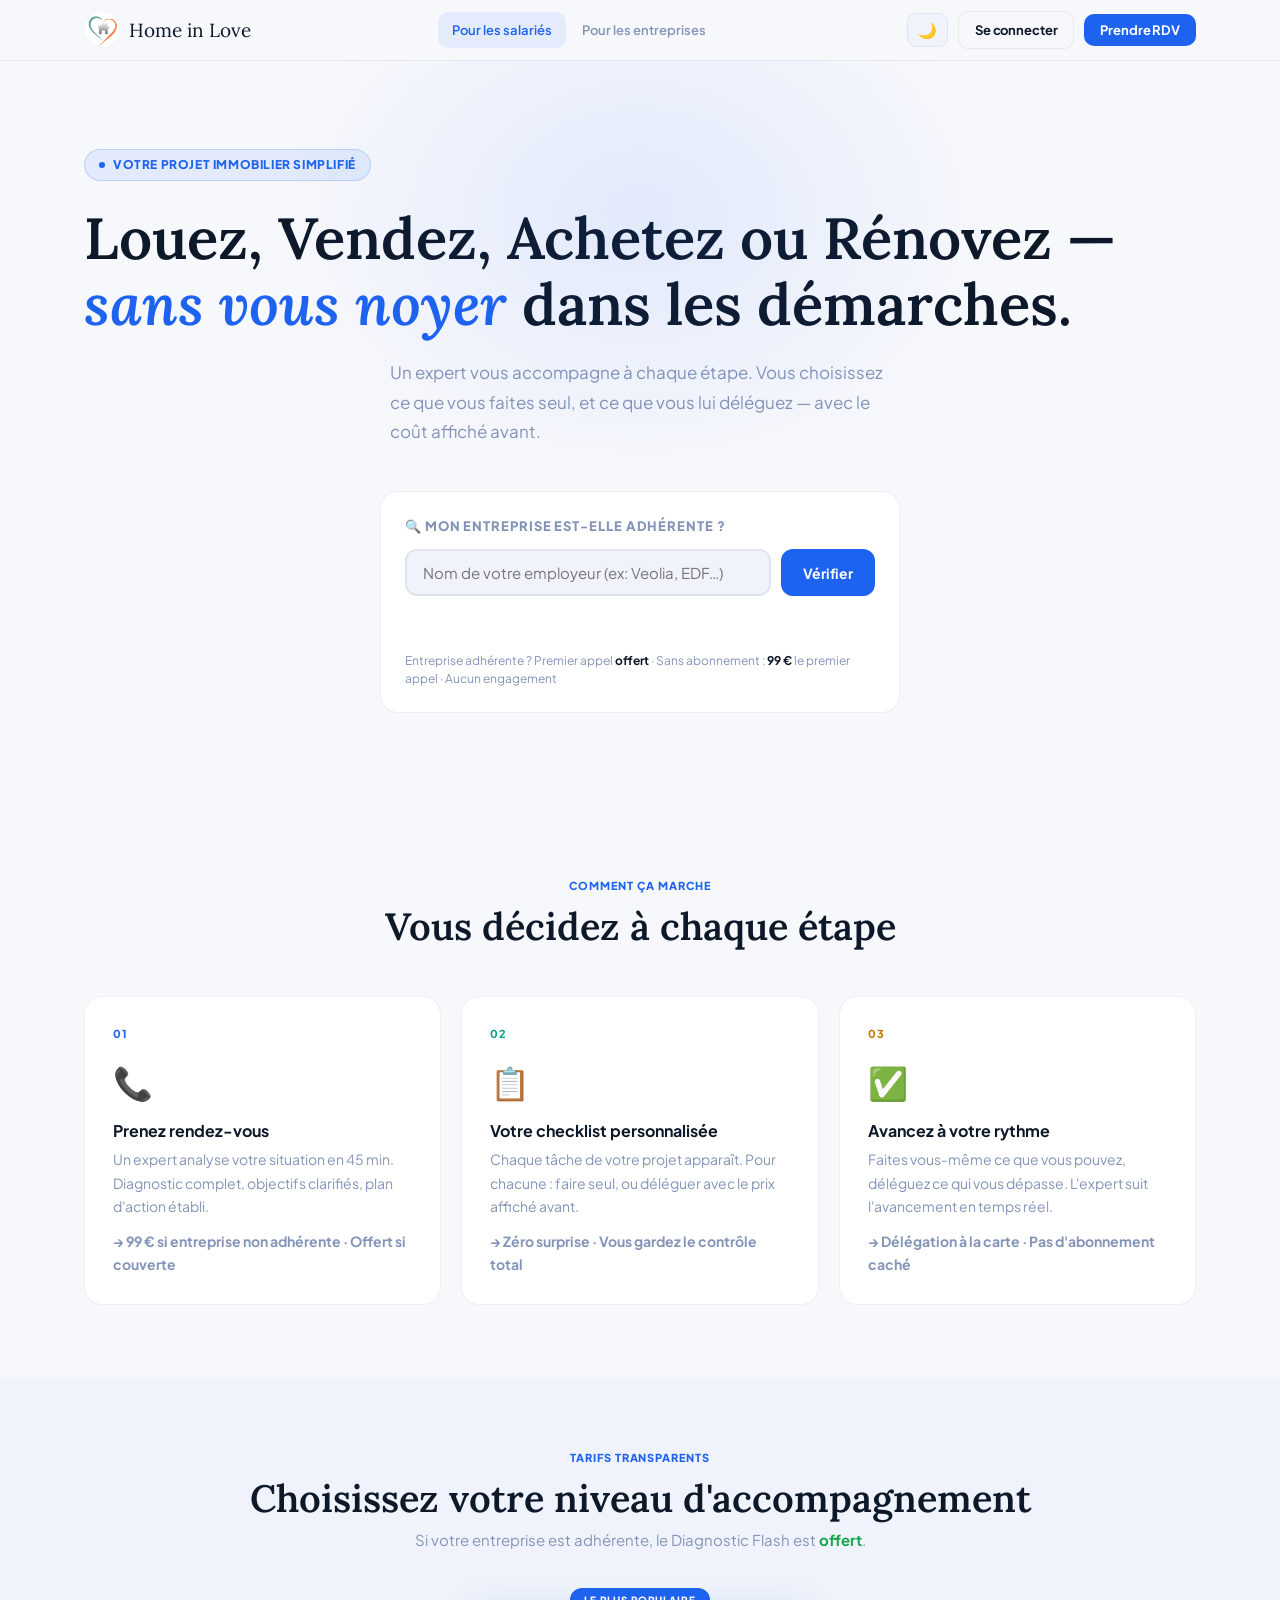
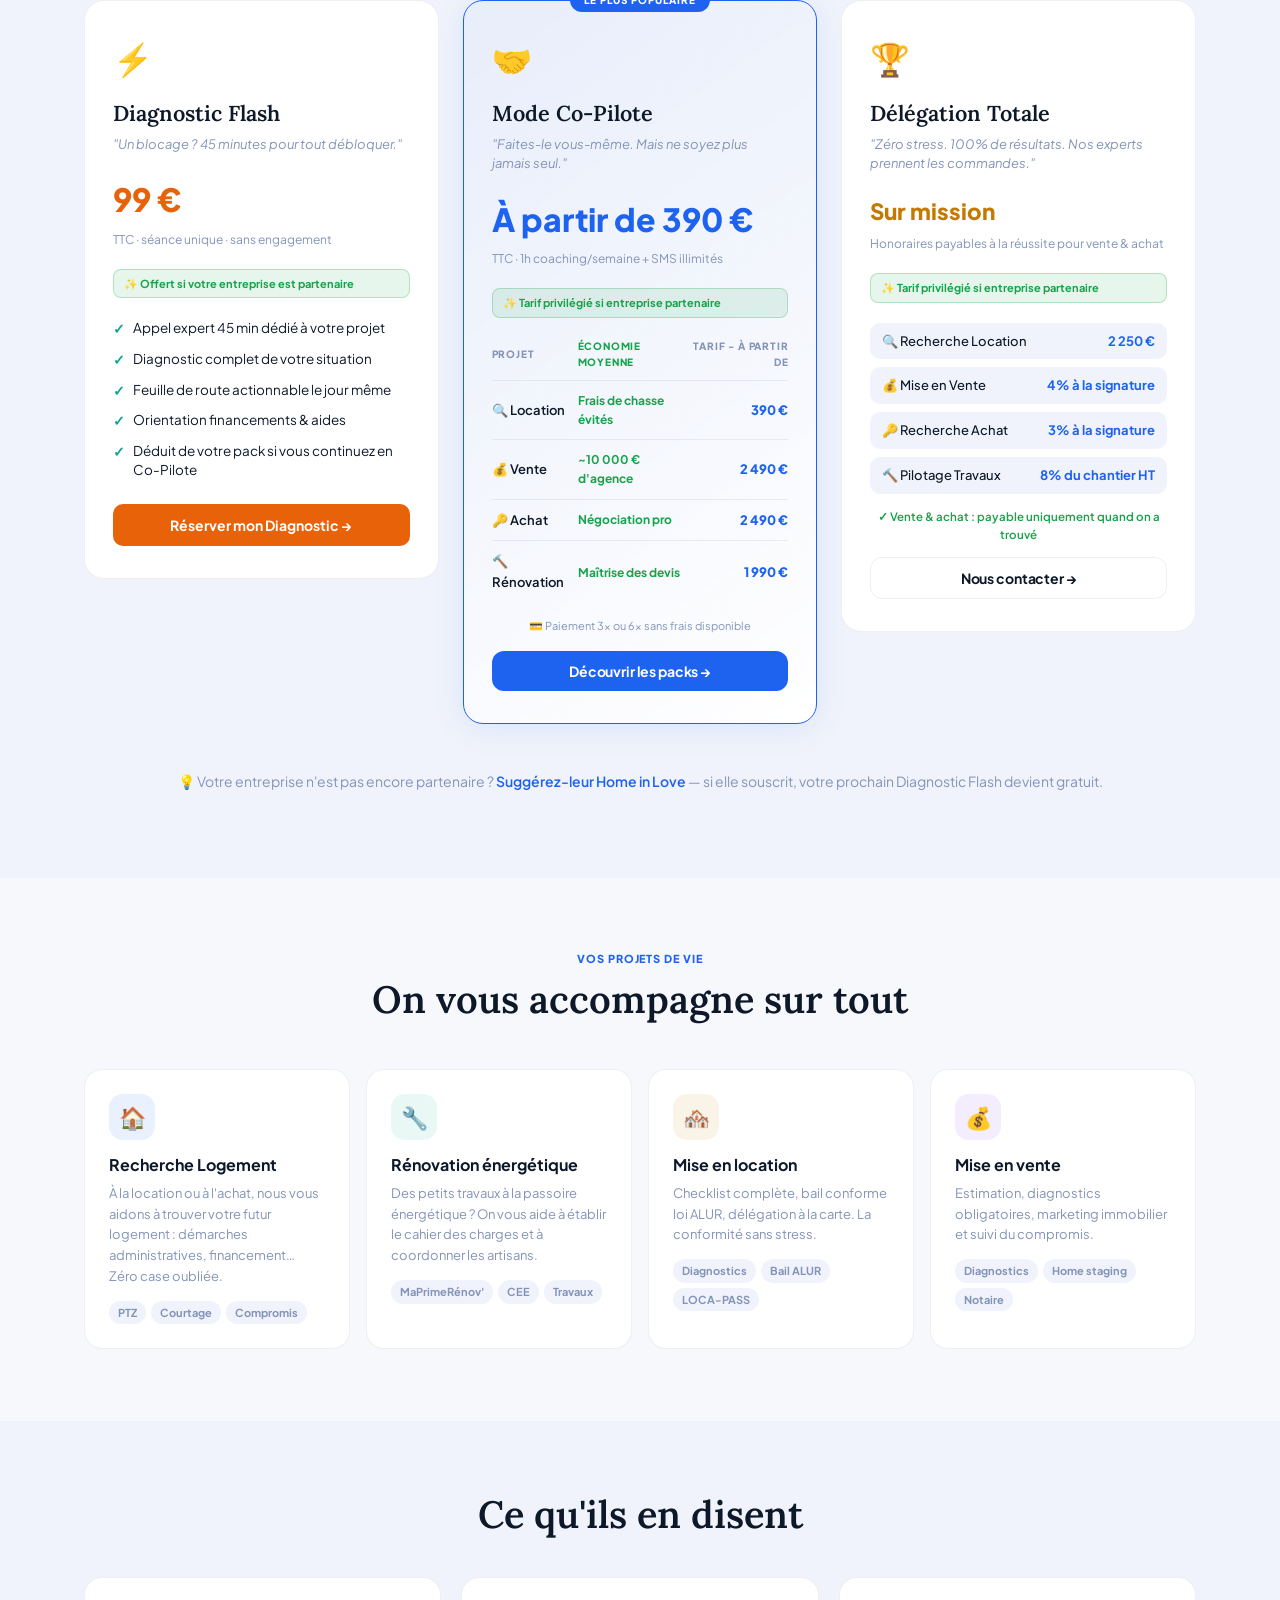
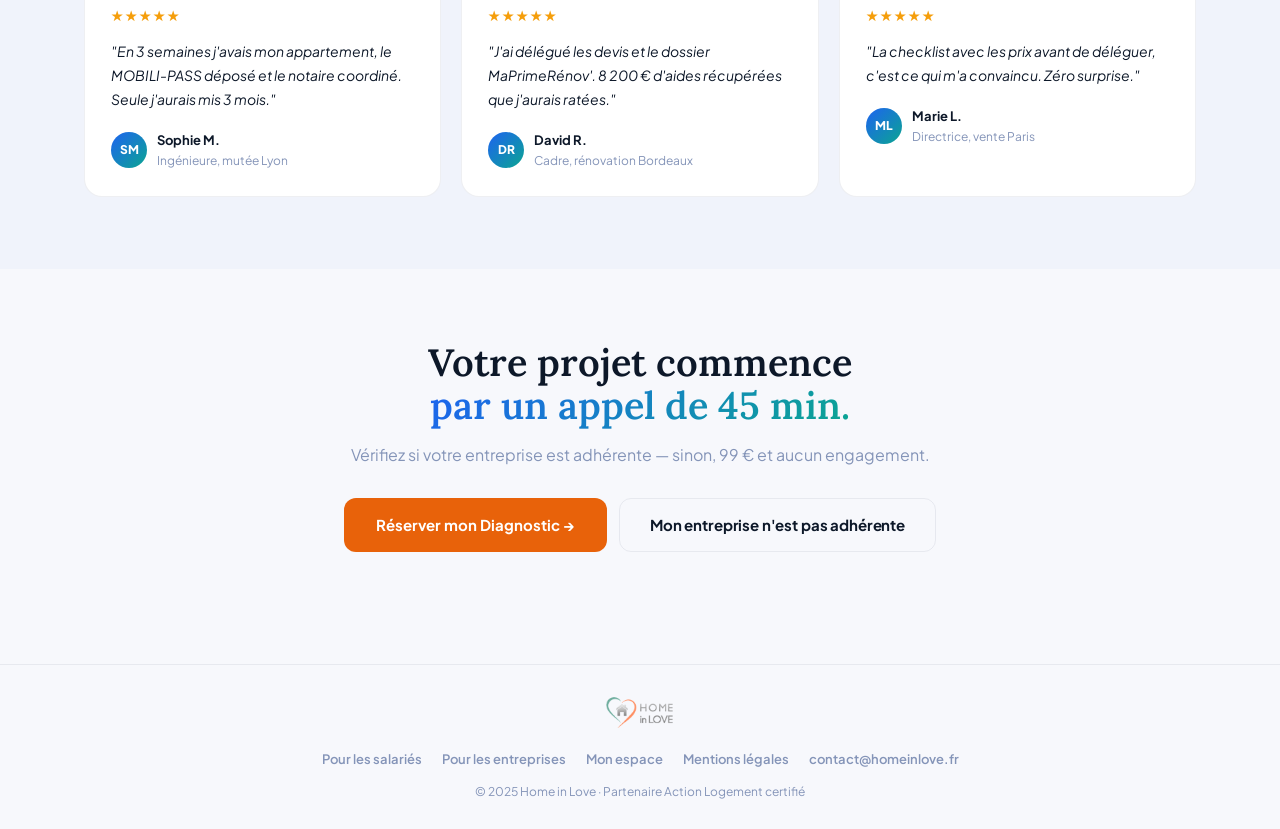
==== commit 9006c588: "Update index.html" ====
--- a/index.html
+++ b/index.html
@@ -245,7 +245,7 @@
               <tr>
                 <th>Projet</th>
                 <th class="col-eco">Économie moyenne</th>
-                <th style="text-align:right">Tarif</th>
+                <th style="text-align:right">Tarif - à partir de </th>
               </tr>
             </thead>
             <tbody>
@@ -257,17 +257,17 @@
               <tr>
                 <td>💰 Vente</td>
                 <td class="td-eco">~10 000 € d'agence</td>
-                <td class="td-price">1 990 €</td>
+                <td class="td-price">2 490 €</td>
               </tr>
               <tr>
                 <td>🔑 Achat</td>
                 <td class="td-eco">Négociation pro</td>
-                <td class="td-price">2 990 €</td>
+                <td class="td-price">2 490 €</td>
               </tr>
               <tr>
                 <td>🔨 Rénovation</td>
                 <td class="td-eco">Maîtrise des devis</td>
-                <td class="td-price">2 990 €</td>
+                <td class="td-price">1 990 €</td>
               </tr>
             </tbody>
           </table>
